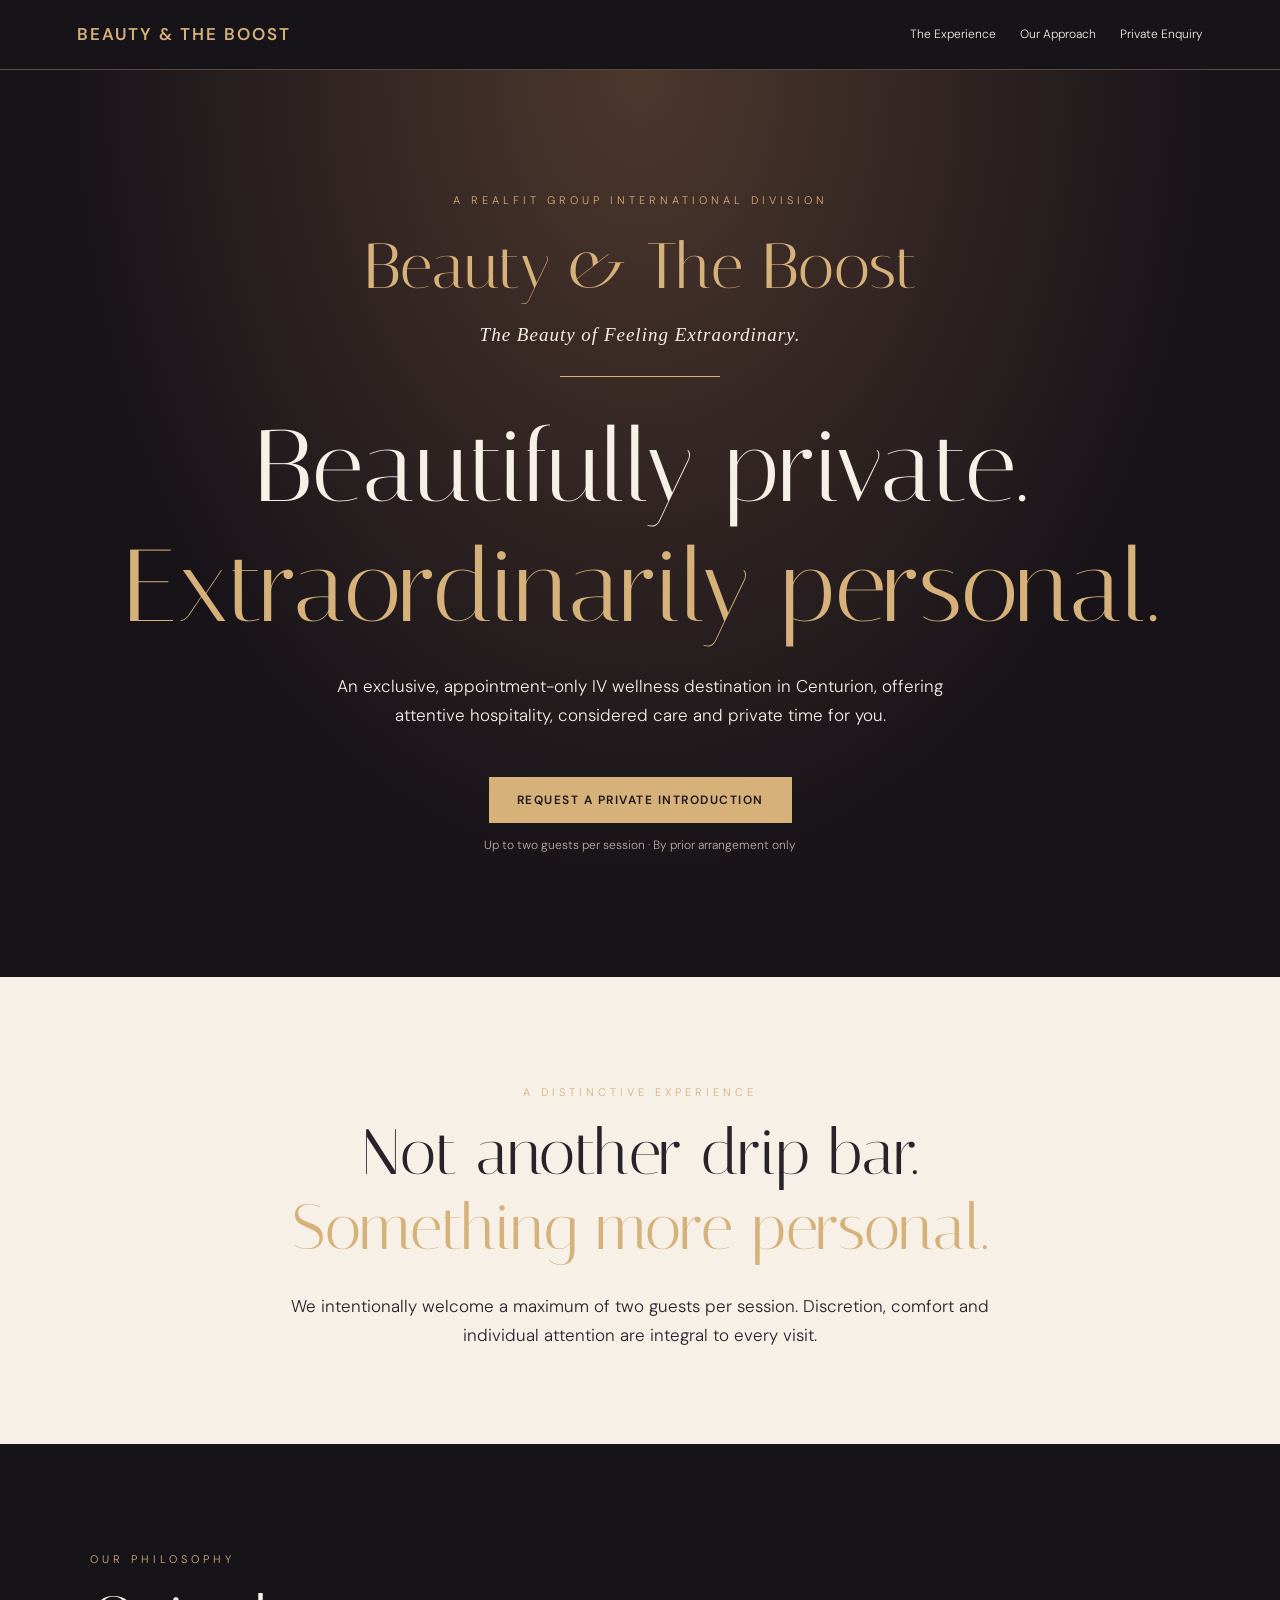
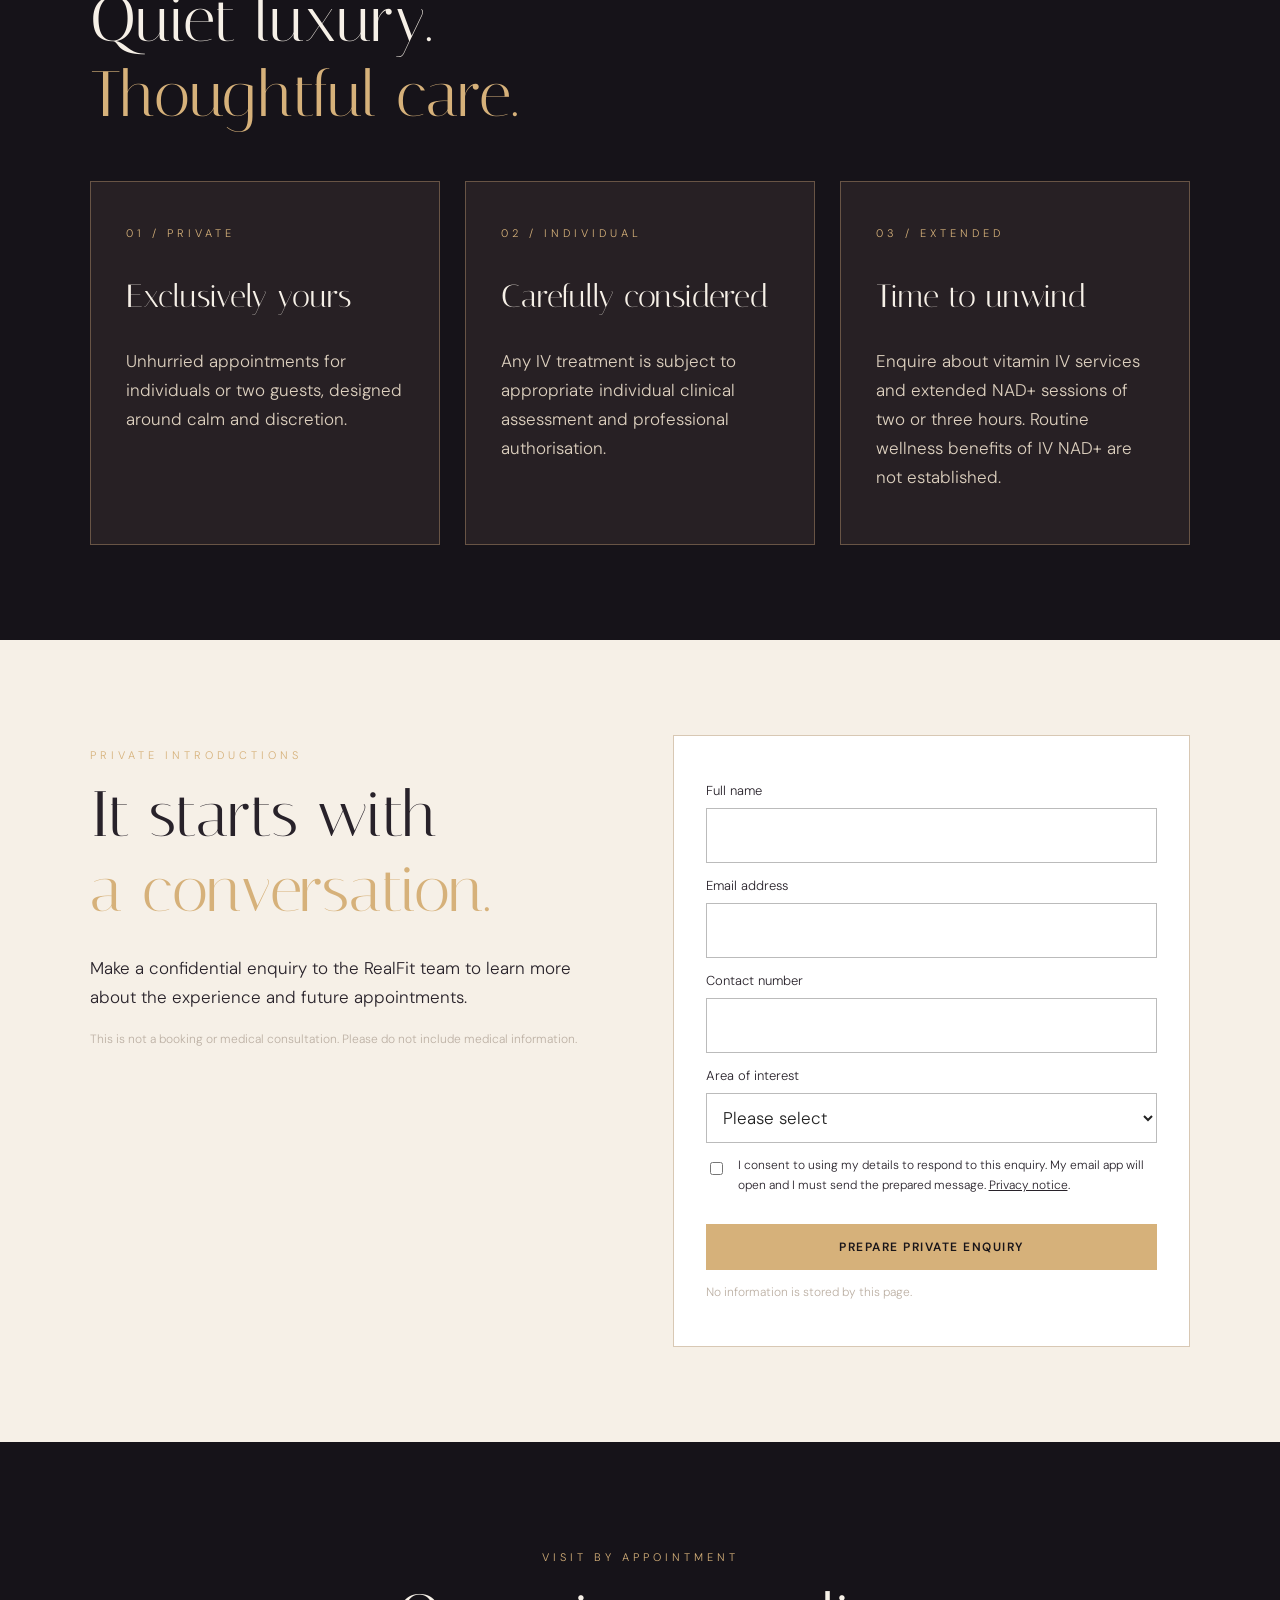
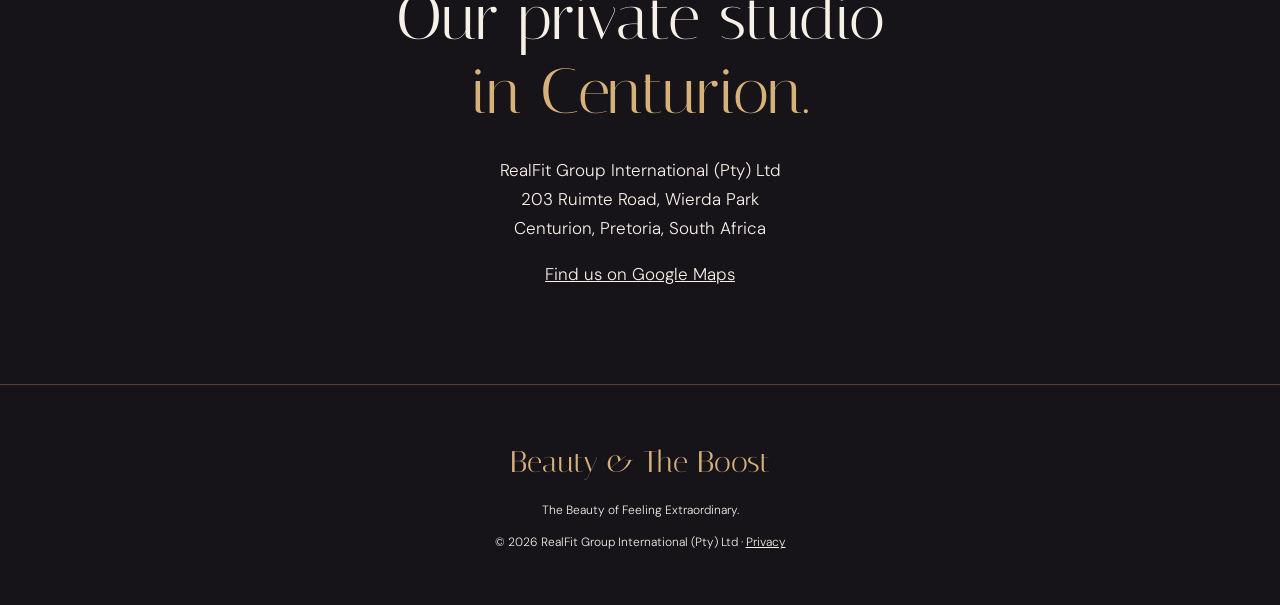
==== beauty-and-the-boost-site/index.html @ 06605536 "Create isolated VIP Beauty & The Boost landing page" ====
<!doctype html><html lang="en"><head><meta charset="utf-8"><meta name="viewport" content="width=device-width,initial-scale=1"><meta name="description" content="Beauty & The Boost private IV wellness experiences by RealFit Group International, Centurion."><title>Beauty & The Boost | The Beauty of Feeling Extraordinary</title><link href="https://fonts.googleapis.com/css2?family=DM+Sans:wght@300;400;500;600&family=Italiana&display=swap" rel="stylesheet"><style>:root{--g:#d6b17a;--d:#161319;--w:#f6f0e7}*{box-sizing:border-box}html{scroll-behavior:smooth}body{margin:0;background:var(--d);color:var(--w);font:300 17px/1.7 'DM Sans',sans-serif}a{color:inherit}header{display:flex;align-items:center;justify-content:space-between;gap:20px;padding:20px 6%;border-bottom:1px solid #59483c}header>a{font-weight:600;color:var(--g);text-decoration:none;letter-spacing:2px}nav{display:flex;gap:24px}nav a{font-size:12px;text-decoration:none}.ey{font-size:11px;letter-spacing:4px;text-transform:uppercase;color:var(--g)}h1,h2,h3,.brand{font-family:Italiana,Georgia,serif;font-weight:400;line-height:1.17}h1{font-size:clamp(54px,8vw,110px);margin:25px 0}h2{font-size:clamp(38px,5vw,65px);margin:14px 0 26px}h3{font-size:32px}em{font-style:normal;color:var(--g)}.hero{padding:110px 22px;min-height:83vh;text-align:center;background:radial-gradient(ellipse at top,#4d372d,#171319 65%)}.brand{font-size:clamp(36px,5vw,70px);color:var(--g);margin:20px auto}.tagline{font:italic 19px Georgia,serif;letter-spacing:1px}.line{height:1px;background:var(--g);max-width:160px;margin:30px auto}.desc{max-width:660px;margin:25px auto}.btn{display:inline-block;margin-top:22px;padding:14px 27px;background:var(--g);border:1px solid var(--g);color:#191519;text-transform:uppercase;letter-spacing:1.5px;font:600 12px 'DM Sans',sans-serif;text-decoration:none;cursor:pointer}.note{font-size:12px;color:#bcb0a4}.section{padding:95px 7%}.wrap{max-width:1100px;margin:auto}.light{background:var(--w);color:#28222a}.center{text-align:center}.lead{max-width:750px;margin:auto}.cards{display:grid;grid-template-columns:repeat(3,1fr);gap:25px;margin-top:48px}.card{padding:35px;border:1px solid #685445;background:#272024}.card p{color:#ddd0bf}.two{display:grid;grid-template-columns:1fr 1fr;gap:65px;align-items:start}.form{background:white;padding:32px;border:1px solid #d8c8b4}.form label{display:block;font-size:13px;margin:12px 0 6px}.form input,.form select{width:100%;padding:12px;border:1px solid #bbb;font:inherit;background:white;color:#222}.form .consent{display:flex;gap:12px;font-size:12px}.consent input{width:auto;align-self:flex-start;margin-top:7px}.form button{width:100%}footer{text-align:center;padding:40px;border-top:1px solid #574436;font-size:12px}@media(max-width:750px){header{flex-direction:column}nav{gap:13px}.section{padding:65px 22px}.cards,.two{grid-template-columns:1fr}.hero{padding:75px 20px}}</style></head><body><header><a href="#top">BEAUTY & THE BOOST</a><nav><a href="#experience">The Experience</a><a href="#approach">Our Approach</a><a href="#enquire">Private Enquiry</a></nav></header><main><section class="hero" id="top"><p class="ey">A REALFIT GROUP INTERNATIONAL DIVISION</p><div class="brand">Beauty & The Boost</div><div class="tagline">The Beauty of Feeling Extraordinary.</div><div class="line"></div><h1>Beautifully private.<br><em>Extraordinarily personal.</em></h1><p class="desc">An exclusive, appointment-only IV wellness destination in Centurion, offering attentive hospitality, considered care and private time for you.</p><a href="#enquire" class="btn">Request a Private Introduction</a><p class="note">Up to two guests per session · By prior arrangement only</p></section><section class="section light center" id="experience"><div class="wrap"><p class="ey">A DISTINCTIVE EXPERIENCE</p><h2>Not another drip bar.<br><em>Something more personal.</em></h2><p class="lead">We intentionally welcome a maximum of two guests per session. Discretion, comfort and individual attention are integral to every visit.</p></div></section><section class="section" id="approach"><div class="wrap"><p class="ey">OUR PHILOSOPHY</p><h2>Quiet luxury.<br><em>Thoughtful care.</em></h2><div class="cards"><article class="card"><span class="ey">01 / PRIVATE</span><h3>Exclusively yours</h3><p>Unhurried appointments for individuals or two guests, designed around calm and discretion.</p></article><article class="card"><span class="ey">02 / INDIVIDUAL</span><h3>Carefully considered</h3><p>Any IV treatment is subject to appropriate individual clinical assessment and professional authorisation.</p></article><article class="card"><span class="ey">03 / EXTENDED</span><h3>Time to unwind</h3><p>Enquire about vitamin IV services and extended NAD+ sessions of two or three hours. Routine wellness benefits of IV NAD+ are not established.</p></article></div></div></section><section class="section light" id="enquire"><div class="wrap two"><div><p class="ey">PRIVATE INTRODUCTIONS</p><h2>It starts with<br><em>a conversation.</em></h2><p>Make a confidential enquiry to the RealFit team to learn more about the experience and future appointments.</p><p class="note">This is not a booking or medical consultation. Please do not include medical information.</p></div><form class="form" id="f"><label for="n">Full name</label><input required id="n" autocomplete="name" maxlength="90"><label for="e">Email address</label><input required type="email" id="e" autocomplete="email"><label for="p">Contact number</label><input id="p" autocomplete="tel" type="tel"><label for="i">Area of interest</label><select required id="i"><option value="">Please select</option><option>Private studio introduction</option><option>Vitamin IV services</option><option>NAD+ IV — 2-hour session</option><option>NAD+ IV — 3-hour session</option><option>Appointment for two guests</option></select><label class="consent"><input type="checkbox" required><span>I consent to using my details to respond to this enquiry. My email app will open and I must send the prepared message. <a href="privacy.html">Privacy notice</a>.</span></label><button type="submit" class="btn">Prepare Private Enquiry</button><p class="note" id="status">No information is stored by this page.</p></form></div></section><section class="section center"><p class="ey">VISIT BY APPOINTMENT</p><h2>Our private studio<br><em>in Centurion.</em></h2><p>RealFit Group International (Pty) Ltd<br>203 Ruimte Road, Wierda Park<br>Centurion, Pretoria, South Africa</p><a href="https://www.google.com/maps/search/?api=1&query=203%20Ruimte%20Road%20Wierda%20Park%20Centurion%20South%20Africa" target="_blank" rel="noopener">Find us on Google Maps</a></section></main><footer><div class="brand" style="font-size:30px">Beauty & The Boost</div><p>The Beauty of Feeling Extraordinary.</p><p>© 2026 RealFit Group International (Pty) Ltd · <a href="privacy.html">Privacy</a></p></footer><script>document.querySelector('#f').addEventListener('submit',e=>{e.preventDefault();const v=id=>document.getElementById(id).value.trim(),body=['Private introduction enquiry','Name: '+v('n'),'Email: '+v('e'),'Phone: '+v('p'),'Interest: '+v('i'),'Please contact me.'].join('\n');location.href='mailto:fit@realfit.co.za?subject='+encodeURIComponent('Beauty & The Boost — Private Enquiry')+'&body='+encodeURIComponent(body);document.querySelector('#status').textContent='Please send the prepared email in your email application to complete your enquiry.'})</script></body></html>
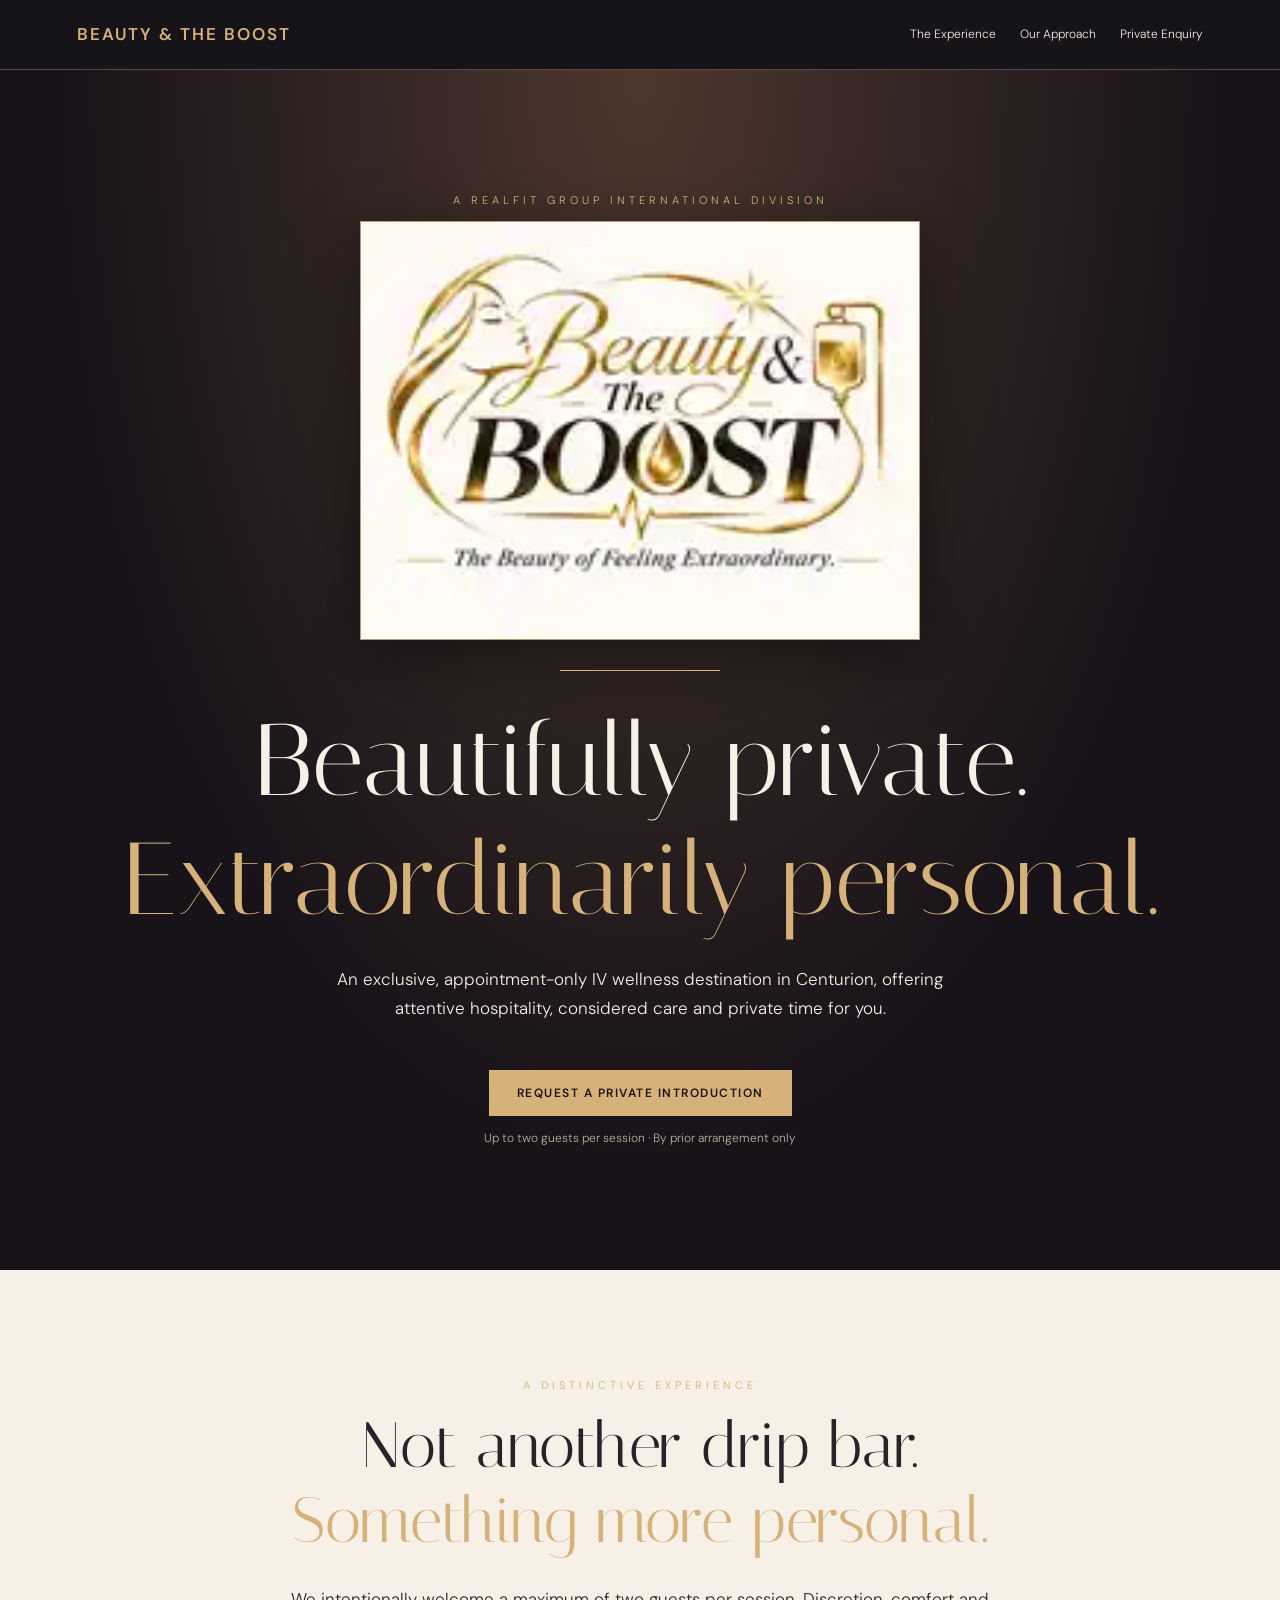
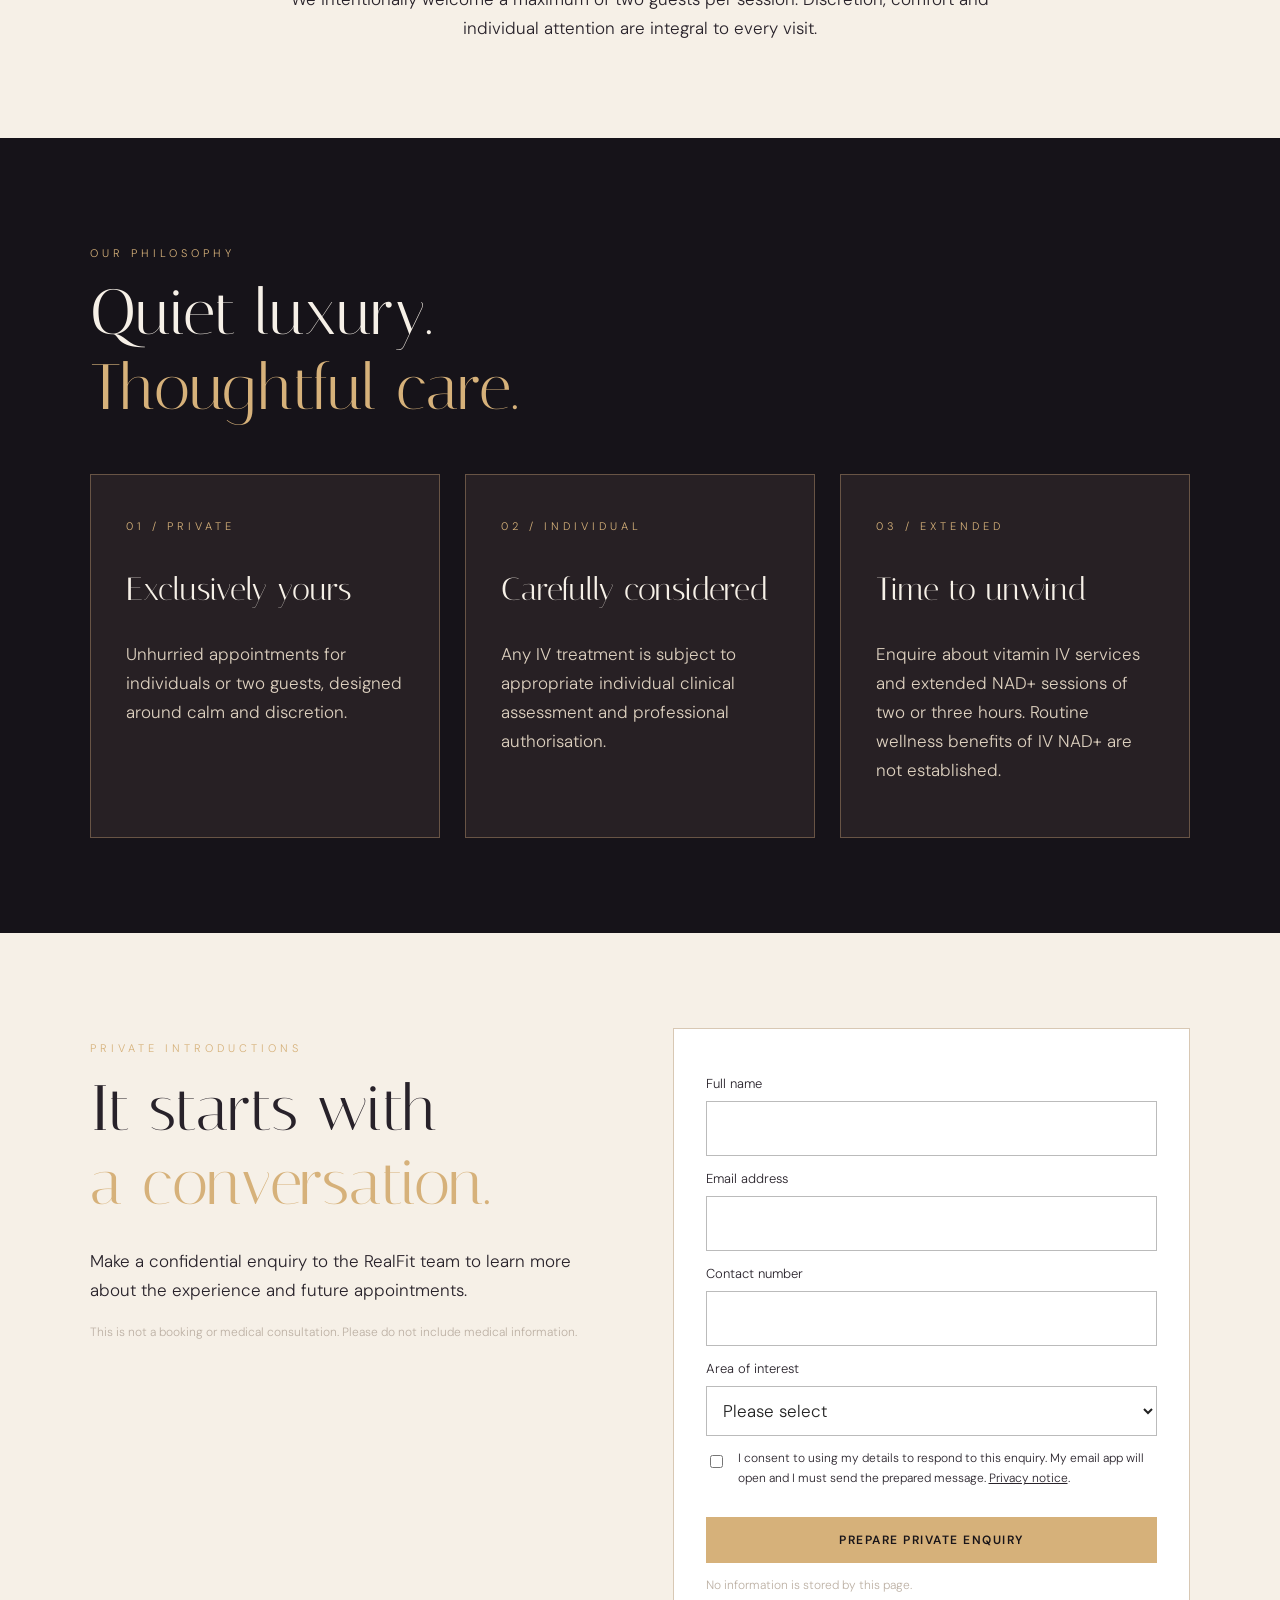
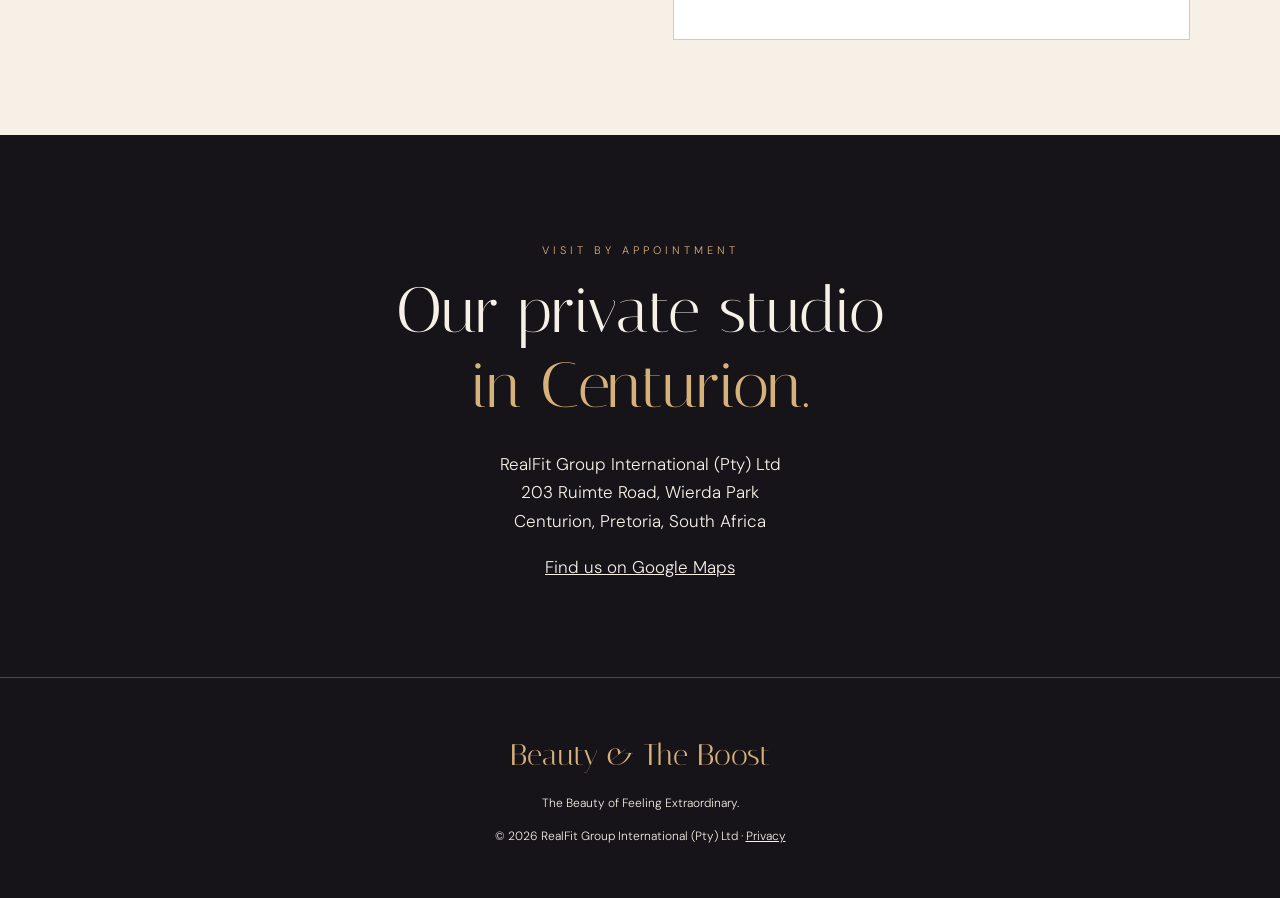
==== commit 57533b64: "Display approved Beauty & The Boost logo in live hero" ====
--- a/beauty-and-the-boost-site/index.html
+++ b/beauty-and-the-boost-site/index.html
@@ -1 +1 @@
-<!doctype html><html lang="en"><head><meta charset="utf-8"><meta name="viewport" content="width=device-width,initial-scale=1"><meta name="description" content="Beauty & The Boost private IV wellness experiences by RealFit Group International, Centurion."><title>Beauty & The Boost | The Beauty of Feeling Extraordinary</title><link href="https://fonts.googleapis.com/css2?family=DM+Sans:wght@300;400;500;600&family=Italiana&display=swap" rel="stylesheet"><style>:root{--g:#d6b17a;--d:#161319;--w:#f6f0e7}*{box-sizing:border-box}html{scroll-behavior:smooth}body{margin:0;background:var(--d);color:var(--w);font:300 17px/1.7 'DM Sans',sans-serif}a{color:inherit}header{display:flex;align-items:center;justify-content:space-between;gap:20px;padding:20px 6%;border-bottom:1px solid #59483c}header>a{font-weight:600;color:var(--g);text-decoration:none;letter-spacing:2px}nav{display:flex;gap:24px}nav a{font-size:12px;text-decoration:none}.ey{font-size:11px;letter-spacing:4px;text-transform:uppercase;color:var(--g)}h1,h2,h3,.brand{font-family:Italiana,Georgia,serif;font-weight:400;line-height:1.17}h1{font-size:clamp(54px,8vw,110px);margin:25px 0}h2{font-size:clamp(38px,5vw,65px);margin:14px 0 26px}h3{font-size:32px}em{font-style:normal;color:var(--g)}.hero{padding:110px 22px;min-height:83vh;text-align:center;background:radial-gradient(ellipse at top,#4d372d,#171319 65%)}.brand{font-size:clamp(36px,5vw,70px);color:var(--g);margin:20px auto}.tagline{font:italic 19px Georgia,serif;letter-spacing:1px}.line{height:1px;background:var(--g);max-width:160px;margin:30px auto}.desc{max-width:660px;margin:25px auto}.btn{display:inline-block;margin-top:22px;padding:14px 27px;background:var(--g);border:1px solid var(--g);color:#191519;text-transform:uppercase;letter-spacing:1.5px;font:600 12px 'DM Sans',sans-serif;text-decoration:none;cursor:pointer}.note{font-size:12px;color:#bcb0a4}.section{padding:95px 7%}.wrap{max-width:1100px;margin:auto}.light{background:var(--w);color:#28222a}.center{text-align:center}.lead{max-width:750px;margin:auto}.cards{display:grid;grid-template-columns:repeat(3,1fr);gap:25px;margin-top:48px}.card{padding:35px;border:1px solid #685445;background:#272024}.card p{color:#ddd0bf}.two{display:grid;grid-template-columns:1fr 1fr;gap:65px;align-items:start}.form{background:white;padding:32px;border:1px solid #d8c8b4}.form label{display:block;font-size:13px;margin:12px 0 6px}.form input,.form select{width:100%;padding:12px;border:1px solid #bbb;font:inherit;background:white;color:#222}.form .consent{display:flex;gap:12px;font-size:12px}.consent input{width:auto;align-self:flex-start;margin-top:7px}.form button{width:100%}footer{text-align:center;padding:40px;border-top:1px solid #574436;font-size:12px}@media(max-width:750px){header{flex-direction:column}nav{gap:13px}.section{padding:65px 22px}.cards,.two{grid-template-columns:1fr}.hero{padding:75px 20px}}</style></head><body><header><a href="#top">BEAUTY & THE BOOST</a><nav><a href="#experience">The Experience</a><a href="#approach">Our Approach</a><a href="#enquire">Private Enquiry</a></nav></header><main><section class="hero" id="top"><p class="ey">A REALFIT GROUP INTERNATIONAL DIVISION</p><div class="brand">Beauty & The Boost</div><div class="tagline">The Beauty of Feeling Extraordinary.</div><div class="line"></div><h1>Beautifully private.<br><em>Extraordinarily personal.</em></h1><p class="desc">An exclusive, appointment-only IV wellness destination in Centurion, offering attentive hospitality, considered care and private time for you.</p><a href="#enquire" class="btn">Request a Private Introduction</a><p class="note">Up to two guests per session · By prior arrangement only</p></section><section class="section light center" id="experience"><div class="wrap"><p class="ey">A DISTINCTIVE EXPERIENCE</p><h2>Not another drip bar.<br><em>Something more personal.</em></h2><p class="lead">We intentionally welcome a maximum of two guests per session. Discretion, comfort and individual attention are integral to every visit.</p></div></section><section class="section" id="approach"><div class="wrap"><p class="ey">OUR PHILOSOPHY</p><h2>Quiet luxury.<br><em>Thoughtful care.</em></h2><div class="cards"><article class="card"><span class="ey">01 / PRIVATE</span><h3>Exclusively yours</h3><p>Unhurried appointments for individuals or two guests, designed around calm and discretion.</p></article><article class="card"><span class="ey">02 / INDIVIDUAL</span><h3>Carefully considered</h3><p>Any IV treatment is subject to appropriate individual clinical assessment and professional authorisation.</p></article><article class="card"><span class="ey">03 / EXTENDED</span><h3>Time to unwind</h3><p>Enquire about vitamin IV services and extended NAD+ sessions of two or three hours. Routine wellness benefits of IV NAD+ are not established.</p></article></div></div></section><section class="section light" id="enquire"><div class="wrap two"><div><p class="ey">PRIVATE INTRODUCTIONS</p><h2>It starts with<br><em>a conversation.</em></h2><p>Make a confidential enquiry to the RealFit team to learn more about the experience and future appointments.</p><p class="note">This is not a booking or medical consultation. Please do not include medical information.</p></div><form class="form" id="f"><label for="n">Full name</label><input required id="n" autocomplete="name" maxlength="90"><label for="e">Email address</label><input required type="email" id="e" autocomplete="email"><label for="p">Contact number</label><input id="p" autocomplete="tel" type="tel"><label for="i">Area of interest</label><select required id="i"><option value="">Please select</option><option>Private studio introduction</option><option>Vitamin IV services</option><option>NAD+ IV — 2-hour session</option><option>NAD+ IV — 3-hour session</option><option>Appointment for two guests</option></select><label class="consent"><input type="checkbox" required><span>I consent to using my details to respond to this enquiry. My email app will open and I must send the prepared message. <a href="privacy.html">Privacy notice</a>.</span></label><button type="submit" class="btn">Prepare Private Enquiry</button><p class="note" id="status">No information is stored by this page.</p></form></div></section><section class="section center"><p class="ey">VISIT BY APPOINTMENT</p><h2>Our private studio<br><em>in Centurion.</em></h2><p>RealFit Group International (Pty) Ltd<br>203 Ruimte Road, Wierda Park<br>Centurion, Pretoria, South Africa</p><a href="https://www.google.com/maps/search/?api=1&query=203%20Ruimte%20Road%20Wierda%20Park%20Centurion%20South%20Africa" target="_blank" rel="noopener">Find us on Google Maps</a></section></main><footer><div class="brand" style="font-size:30px">Beauty & The Boost</div><p>The Beauty of Feeling Extraordinary.</p><p>© 2026 RealFit Group International (Pty) Ltd · <a href="privacy.html">Privacy</a></p></footer><script>document.querySelector('#f').addEventListener('submit',e=>{e.preventDefault();const v=id=>document.getElementById(id).value.trim(),body=['Private introduction enquiry','Name: '+v('n'),'Email: '+v('e'),'Phone: '+v('p'),'Interest: '+v('i'),'Please contact me.'].join('\n');location.href='mailto:fit@realfit.co.za?subject='+encodeURIComponent('Beauty & The Boost — Private Enquiry')+'&body='+encodeURIComponent(body);document.querySelector('#status').textContent='Please send the prepared email in your email application to complete your enquiry.'})</script></body></html>+<!doctype html><html lang="en"><head><meta charset="utf-8"><meta name="viewport" content="width=device-width,initial-scale=1"><meta name="description" content="Beauty & The Boost private IV wellness experiences by RealFit Group International, Centurion."><title>Beauty & The Boost | The Beauty of Feeling Extraordinary</title><link href="https://fonts.googleapis.com/css2?family=DM+Sans:wght@300;400;500;600&family=Italiana&display=swap" rel="stylesheet"><style>:root{--g:#d6b17a;--d:#161319;--w:#f6f0e7}*{box-sizing:border-box}html{scroll-behavior:smooth}body{margin:0;background:var(--d);color:var(--w);font:300 17px/1.7 'DM Sans',sans-serif}a{color:inherit}header{display:flex;align-items:center;justify-content:space-between;gap:20px;padding:20px 6%;border-bottom:1px solid #59483c}header>a{font-weight:600;color:var(--g);text-decoration:none;letter-spacing:2px}nav{display:flex;gap:24px}nav a{font-size:12px;text-decoration:none}.ey{font-size:11px;letter-spacing:4px;text-transform:uppercase;color:var(--g)}h1,h2,h3,.brand{font-family:Italiana,Georgia,serif;font-weight:400;line-height:1.17}h1{font-size:clamp(54px,8vw,110px);margin:25px 0}h2{font-size:clamp(38px,5vw,65px);margin:14px 0 26px}h3{font-size:32px}em{font-style:normal;color:var(--g)}.hero{padding:110px 22px;min-height:83vh;text-align:center;background:radial-gradient(ellipse at top,#4d372d,#171319 65%)}.brand{font-size:clamp(36px,5vw,70px);color:var(--g);margin:20px auto}.tagline{font:italic 19px Georgia,serif;letter-spacing:1px}.line{height:1px;background:var(--g);max-width:160px;margin:30px auto}.desc{max-width:660px;margin:25px auto}.btn{display:inline-block;margin-top:22px;padding:14px 27px;background:var(--g);border:1px solid var(--g);color:#191519;text-transform:uppercase;letter-spacing:1.5px;font:600 12px 'DM Sans',sans-serif;text-decoration:none;cursor:pointer}.note{font-size:12px;color:#bcb0a4}.section{padding:95px 7%}.wrap{max-width:1100px;margin:auto}.light{background:var(--w);color:#28222a}.center{text-align:center}.lead{max-width:750px;margin:auto}.cards{display:grid;grid-template-columns:repeat(3,1fr);gap:25px;margin-top:48px}.card{padding:35px;border:1px solid #685445;background:#272024}.card p{color:#ddd0bf}.two{display:grid;grid-template-columns:1fr 1fr;gap:65px;align-items:start}.form{background:white;padding:32px;border:1px solid #d8c8b4}.form label{display:block;font-size:13px;margin:12px 0 6px}.form input,.form select{width:100%;padding:12px;border:1px solid #bbb;font:inherit;background:white;color:#222}.form .consent{display:flex;gap:12px;font-size:12px}.consent input{width:auto;align-self:flex-start;margin-top:7px}.form button{width:100%}footer{text-align:center;padding:40px;border-top:1px solid #574436;font-size:12px}@media(max-width:750px){header{flex-direction:column}nav{gap:13px}.section{padding:65px 22px}.cards,.two{grid-template-columns:1fr}.hero{padding:75px 20px}}.official-logo{display:block;width:min(560px,94vw);height:auto;margin:0 auto 18px;box-shadow:0 16px 65px #0007;border:1px solid #b99b75}.hero .brand{display:none}</style></head><body><header><a href="#top">BEAUTY & THE BOOST</a><nav><a href="#experience">The Experience</a><a href="#approach">Our Approach</a><a href="#enquire">Private Enquiry</a></nav></header><main><section class="hero" id="top"><p class="ey">A REALFIT GROUP INTERNATIONAL DIVISION</p><img class="official-logo" src="[data-uri]" alt="Beauty & The Boost — The Beauty of Feeling Extraordinary. Approved gold logo with IV and heartbeat" width="520" height="390"><div class="tagline" style="display:none">The Beauty of Feeling Extraordinary.</div><div class="line"></div><h1>Beautifully private.<br><em>Extraordinarily personal.</em></h1><p class="desc">An exclusive, appointment-only IV wellness destination in Centurion, offering attentive hospitality, considered care and private time for you.</p><a href="#enquire" class="btn">Request a Private Introduction</a><p class="note">Up to two guests per session · By prior arrangement only</p></section><section class="section light center" id="experience"><div class="wrap"><p class="ey">A DISTINCTIVE EXPERIENCE</p><h2>Not another drip bar.<br><em>Something more personal.</em></h2><p class="lead">We intentionally welcome a maximum of two guests per session. Discretion, comfort and individual attention are integral to every visit.</p></div></section><section class="section" id="approach"><div class="wrap"><p class="ey">OUR PHILOSOPHY</p><h2>Quiet luxury.<br><em>Thoughtful care.</em></h2><div class="cards"><article class="card"><span class="ey">01 / PRIVATE</span><h3>Exclusively yours</h3><p>Unhurried appointments for individuals or two guests, designed around calm and discretion.</p></article><article class="card"><span class="ey">02 / INDIVIDUAL</span><h3>Carefully considered</h3><p>Any IV treatment is subject to appropriate individual clinical assessment and professional authorisation.</p></article><article class="card"><span class="ey">03 / EXTENDED</span><h3>Time to unwind</h3><p>Enquire about vitamin IV services and extended NAD+ sessions of two or three hours. Routine wellness benefits of IV NAD+ are not established.</p></article></div></div></section><section class="section light" id="enquire"><div class="wrap two"><div><p class="ey">PRIVATE INTRODUCTIONS</p><h2>It starts with<br><em>a conversation.</em></h2><p>Make a confidential enquiry to the RealFit team to learn more about the experience and future appointments.</p><p class="note">This is not a booking or medical consultation. Please do not include medical information.</p></div><form class="form" id="f"><label for="n">Full name</label><input required id="n" autocomplete="name" maxlength="90"><label for="e">Email address</label><input required type="email" id="e" autocomplete="email"><label for="p">Contact number</label><input id="p" autocomplete="tel" type="tel"><label for="i">Area of interest</label><select required id="i"><option value="">Please select</option><option>Private studio introduction</option><option>Vitamin IV services</option><option>NAD+ IV — 2-hour session</option><option>NAD+ IV — 3-hour session</option><option>Appointment for two guests</option></select><label class="consent"><input type="checkbox" required><span>I consent to using my details to respond to this enquiry. My email app will open and I must send the prepared message. <a href="privacy.html">Privacy notice</a>.</span></label><button type="submit" class="btn">Prepare Private Enquiry</button><p class="note" id="status">No information is stored by this page.</p></form></div></section><section class="section center"><p class="ey">VISIT BY APPOINTMENT</p><h2>Our private studio<br><em>in Centurion.</em></h2><p>RealFit Group International (Pty) Ltd<br>203 Ruimte Road, Wierda Park<br>Centurion, Pretoria, South Africa</p><a href="https://www.google.com/maps/search/?api=1&query=203%20Ruimte%20Road%20Wierda%20Park%20Centurion%20South%20Africa" target="_blank" rel="noopener">Find us on Google Maps</a></section></main><footer><div class="brand" style="font-size:30px">Beauty & The Boost</div><p>The Beauty of Feeling Extraordinary.</p><p>© 2026 RealFit Group International (Pty) Ltd · <a href="privacy.html">Privacy</a></p></footer><script>document.querySelector('#f').addEventListener('submit',e=>{e.preventDefault();const v=id=>document.getElementById(id).value.trim(),body=['Private introduction enquiry','Name: '+v('n'),'Email: '+v('e'),'Phone: '+v('p'),'Interest: '+v('i'),'Please contact me.'].join('\n');location.href='mailto:fit@realfit.co.za?subject='+encodeURIComponent('Beauty & The Boost — Private Enquiry')+'&body='+encodeURIComponent(body);document.querySelector('#status').textContent='Please send the prepared email in your email application to complete your enquiry.'})</script></body></html>
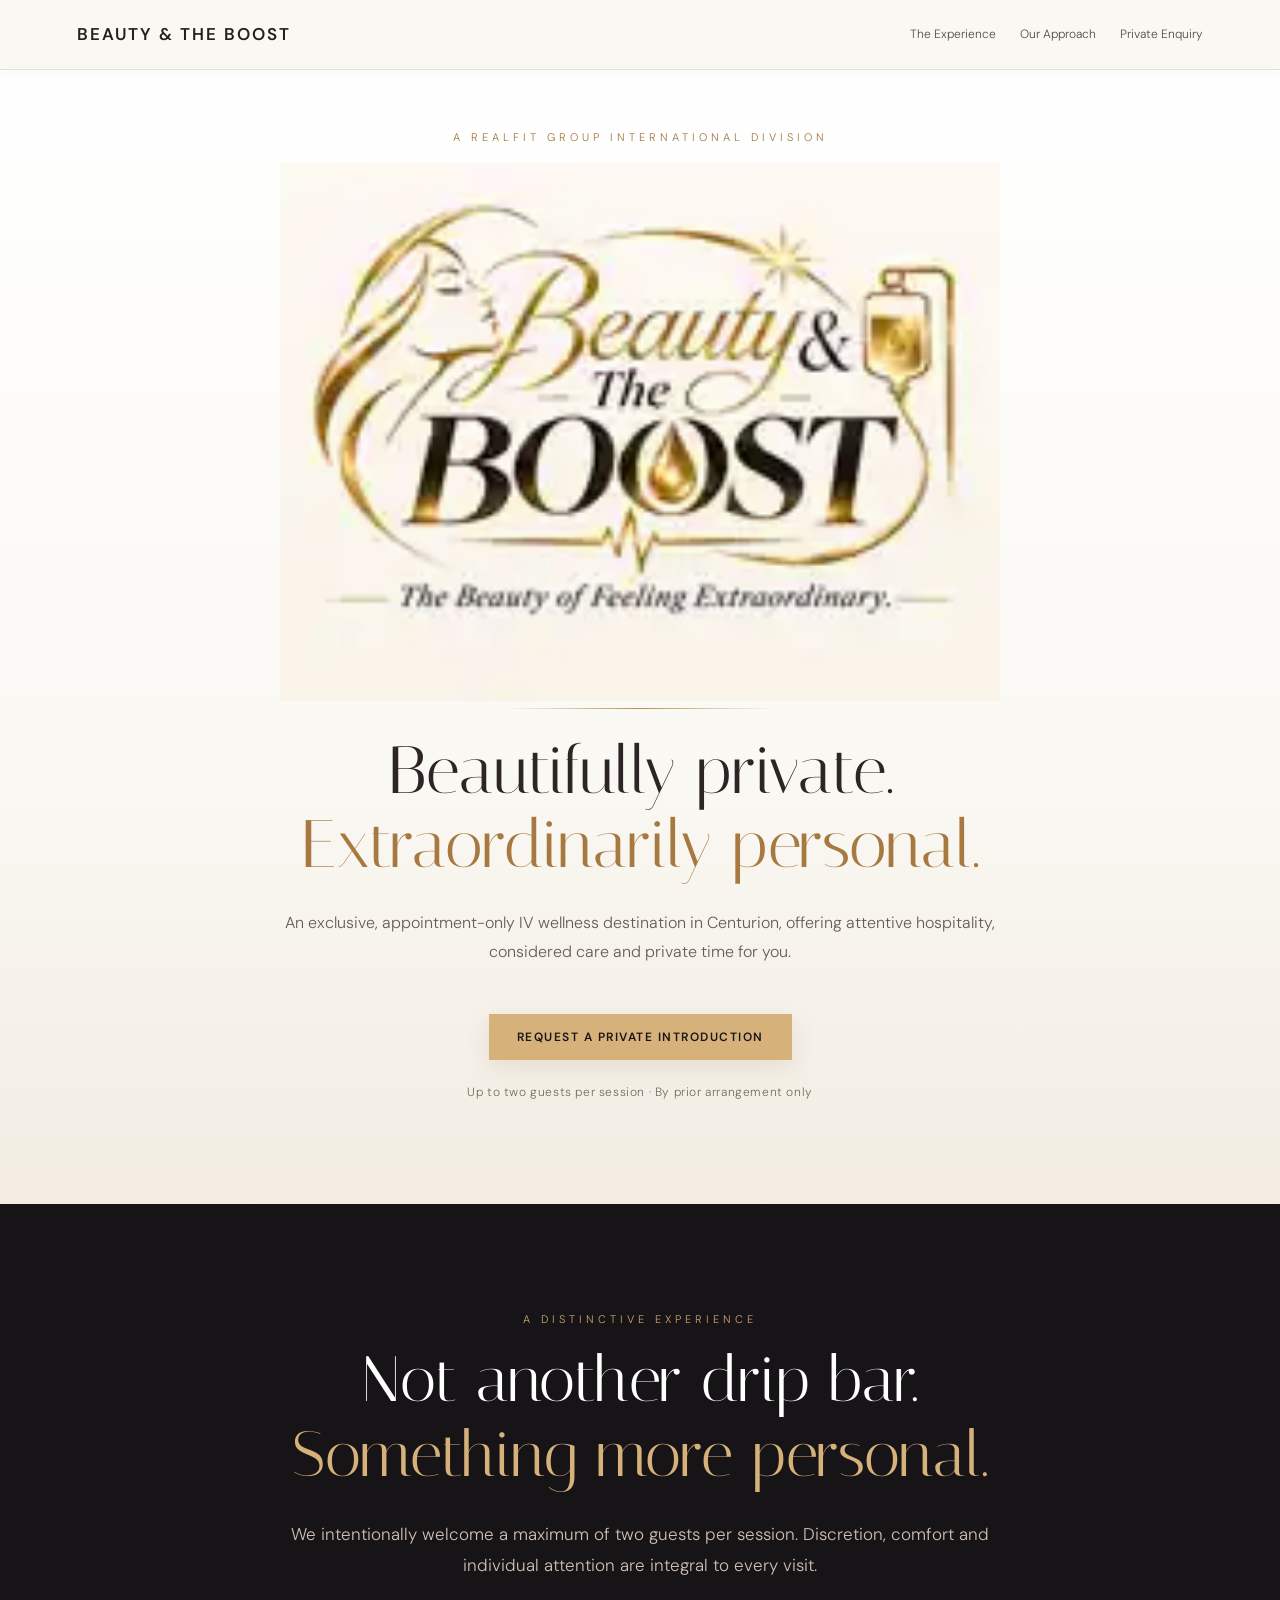
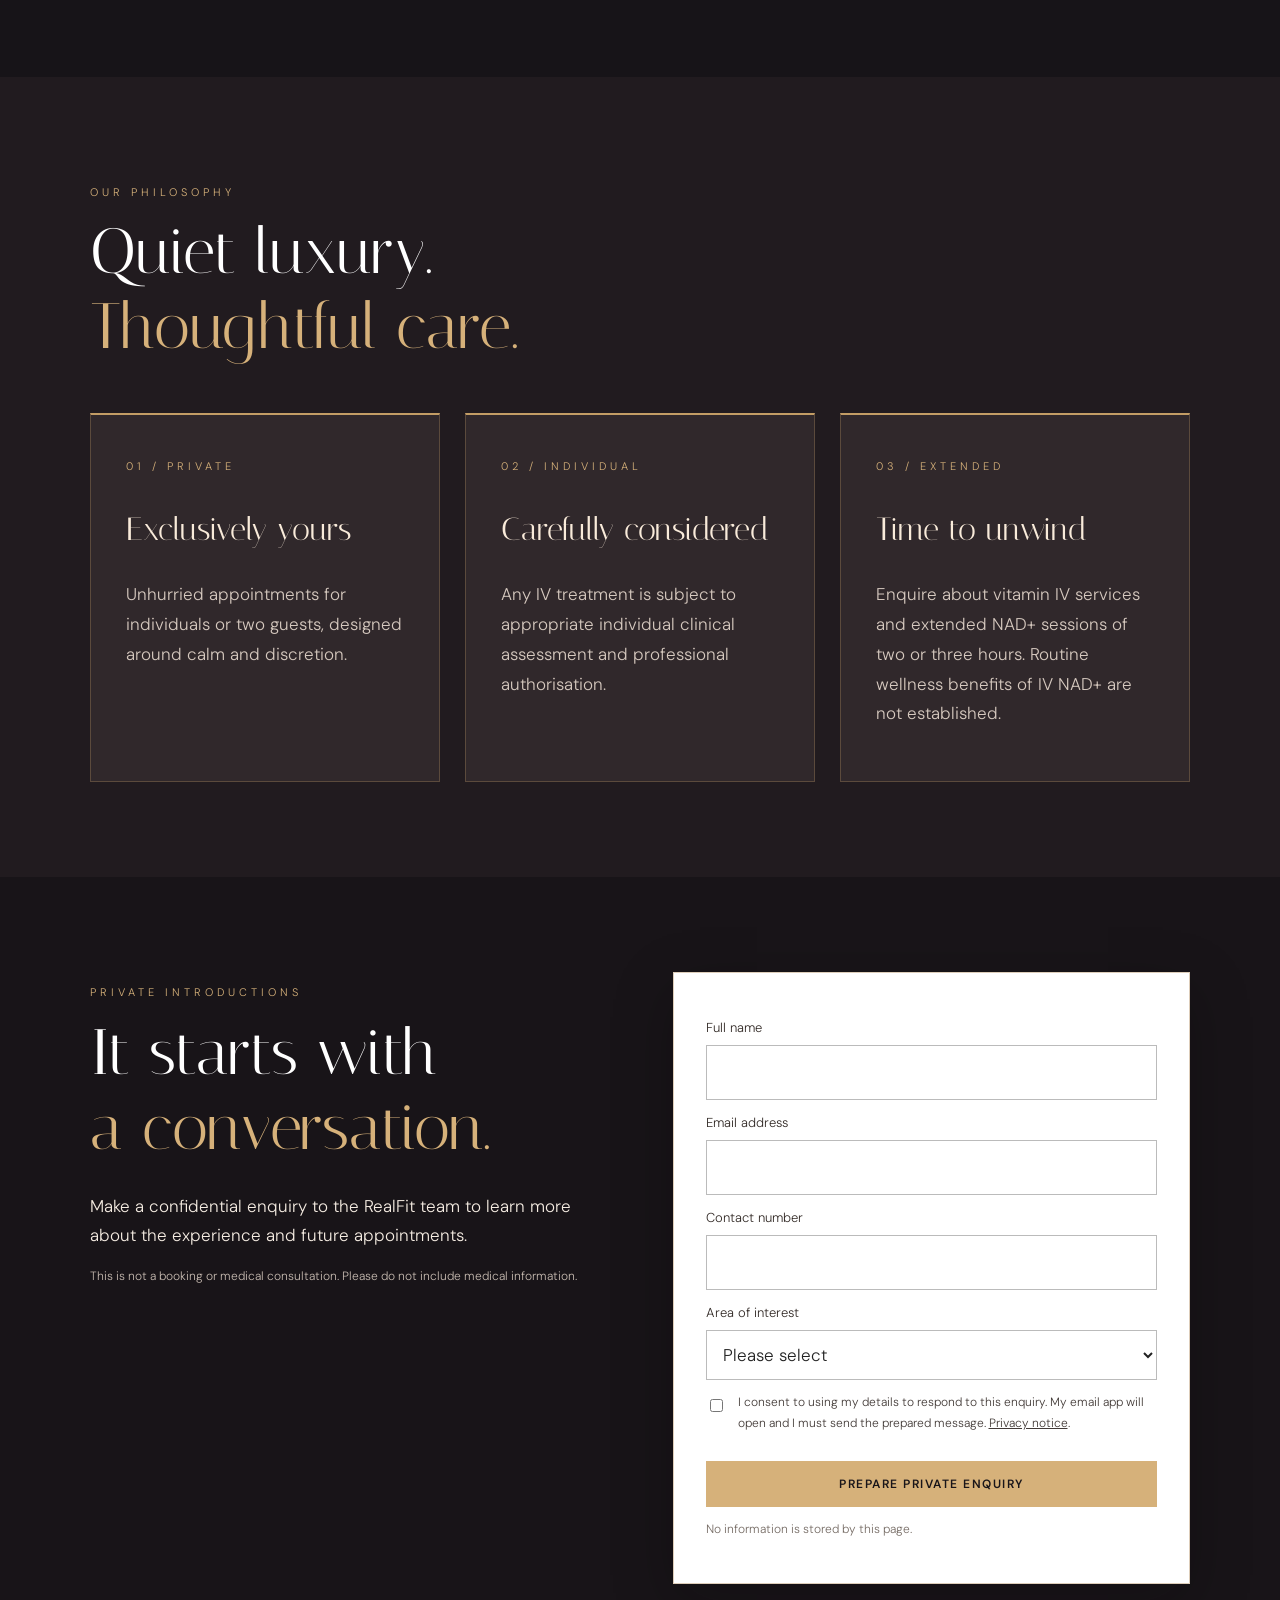
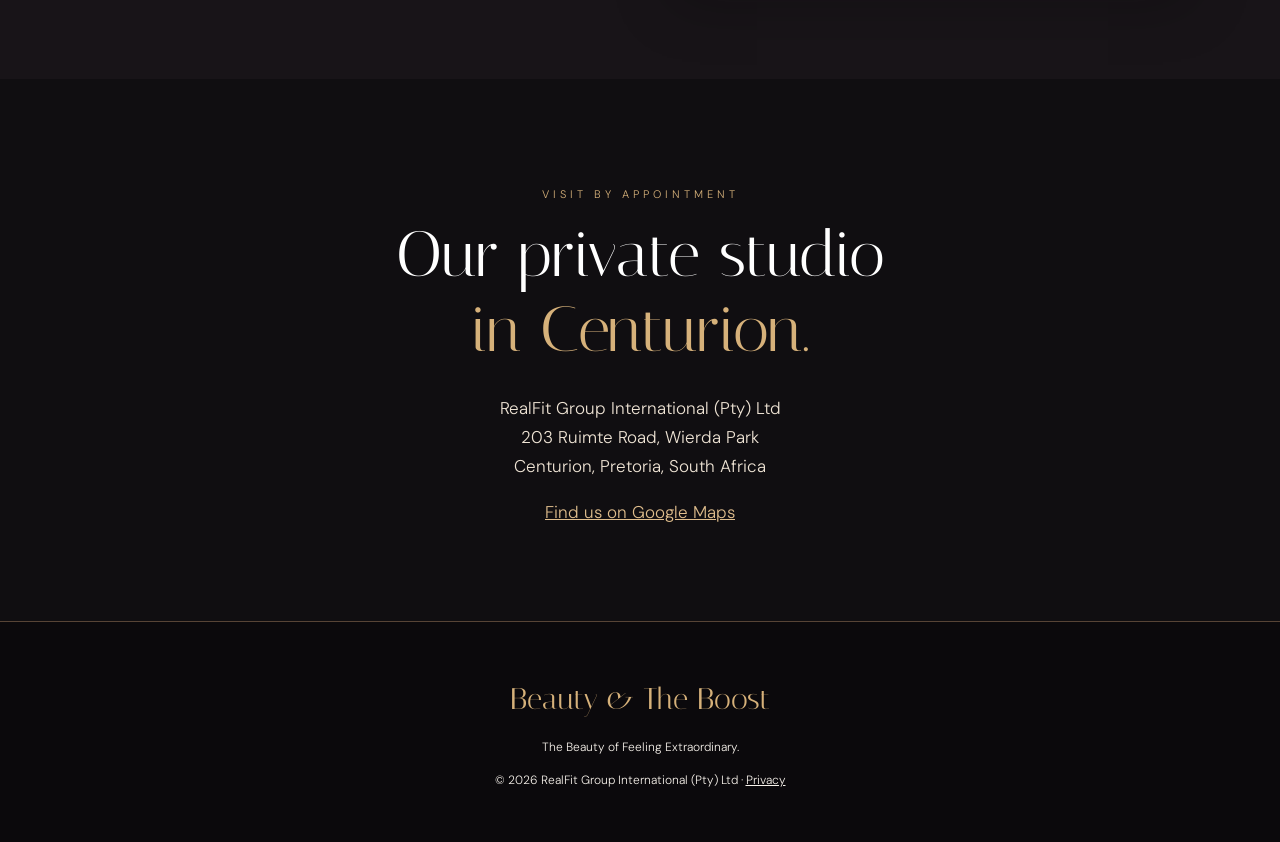
==== commit a64fd1f1: "Launch ivory logo hero and dark luxury scrolling sections" ====
--- a/beauty-and-the-boost-site/index.html
+++ b/beauty-and-the-boost-site/index.html
@@ -1 +1,38 @@
-<!doctype html><html lang="en"><head><meta charset="utf-8"><meta name="viewport" content="width=device-width,initial-scale=1"><meta name="description" content="Beauty & The Boost private IV wellness experiences by RealFit Group International, Centurion."><title>Beauty & The Boost | The Beauty of Feeling Extraordinary</title><link href="https://fonts.googleapis.com/css2?family=DM+Sans:wght@300;400;500;600&family=Italiana&display=swap" rel="stylesheet"><style>:root{--g:#d6b17a;--d:#161319;--w:#f6f0e7}*{box-sizing:border-box}html{scroll-behavior:smooth}body{margin:0;background:var(--d);color:var(--w);font:300 17px/1.7 'DM Sans',sans-serif}a{color:inherit}header{display:flex;align-items:center;justify-content:space-between;gap:20px;padding:20px 6%;border-bottom:1px solid #59483c}header>a{font-weight:600;color:var(--g);text-decoration:none;letter-spacing:2px}nav{display:flex;gap:24px}nav a{font-size:12px;text-decoration:none}.ey{font-size:11px;letter-spacing:4px;text-transform:uppercase;color:var(--g)}h1,h2,h3,.brand{font-family:Italiana,Georgia,serif;font-weight:400;line-height:1.17}h1{font-size:clamp(54px,8vw,110px);margin:25px 0}h2{font-size:clamp(38px,5vw,65px);margin:14px 0 26px}h3{font-size:32px}em{font-style:normal;color:var(--g)}.hero{padding:110px 22px;min-height:83vh;text-align:center;background:radial-gradient(ellipse at top,#4d372d,#171319 65%)}.brand{font-size:clamp(36px,5vw,70px);color:var(--g);margin:20px auto}.tagline{font:italic 19px Georgia,serif;letter-spacing:1px}.line{height:1px;background:var(--g);max-width:160px;margin:30px auto}.desc{max-width:660px;margin:25px auto}.btn{display:inline-block;margin-top:22px;padding:14px 27px;background:var(--g);border:1px solid var(--g);color:#191519;text-transform:uppercase;letter-spacing:1.5px;font:600 12px 'DM Sans',sans-serif;text-decoration:none;cursor:pointer}.note{font-size:12px;color:#bcb0a4}.section{padding:95px 7%}.wrap{max-width:1100px;margin:auto}.light{background:var(--w);color:#28222a}.center{text-align:center}.lead{max-width:750px;margin:auto}.cards{display:grid;grid-template-columns:repeat(3,1fr);gap:25px;margin-top:48px}.card{padding:35px;border:1px solid #685445;background:#272024}.card p{color:#ddd0bf}.two{display:grid;grid-template-columns:1fr 1fr;gap:65px;align-items:start}.form{background:white;padding:32px;border:1px solid #d8c8b4}.form label{display:block;font-size:13px;margin:12px 0 6px}.form input,.form select{width:100%;padding:12px;border:1px solid #bbb;font:inherit;background:white;color:#222}.form .consent{display:flex;gap:12px;font-size:12px}.consent input{width:auto;align-self:flex-start;margin-top:7px}.form button{width:100%}footer{text-align:center;padding:40px;border-top:1px solid #574436;font-size:12px}@media(max-width:750px){header{flex-direction:column}nav{gap:13px}.section{padding:65px 22px}.cards,.two{grid-template-columns:1fr}.hero{padding:75px 20px}}.official-logo{display:block;width:min(560px,94vw);height:auto;margin:0 auto 18px;box-shadow:0 16px 65px #0007;border:1px solid #b99b75}.hero .brand{display:none}</style></head><body><header><a href="#top">BEAUTY & THE BOOST</a><nav><a href="#experience">The Experience</a><a href="#approach">Our Approach</a><a href="#enquire">Private Enquiry</a></nav></header><main><section class="hero" id="top"><p class="ey">A REALFIT GROUP INTERNATIONAL DIVISION</p><img class="official-logo" src="[data-uri]" alt="Beauty & The Boost — The Beauty of Feeling Extraordinary. Approved gold logo with IV and heartbeat" width="520" height="390"><div class="tagline" style="display:none">The Beauty of Feeling Extraordinary.</div><div class="line"></div><h1>Beautifully private.<br><em>Extraordinarily personal.</em></h1><p class="desc">An exclusive, appointment-only IV wellness destination in Centurion, offering attentive hospitality, considered care and private time for you.</p><a href="#enquire" class="btn">Request a Private Introduction</a><p class="note">Up to two guests per session · By prior arrangement only</p></section><section class="section light center" id="experience"><div class="wrap"><p class="ey">A DISTINCTIVE EXPERIENCE</p><h2>Not another drip bar.<br><em>Something more personal.</em></h2><p class="lead">We intentionally welcome a maximum of two guests per session. Discretion, comfort and individual attention are integral to every visit.</p></div></section><section class="section" id="approach"><div class="wrap"><p class="ey">OUR PHILOSOPHY</p><h2>Quiet luxury.<br><em>Thoughtful care.</em></h2><div class="cards"><article class="card"><span class="ey">01 / PRIVATE</span><h3>Exclusively yours</h3><p>Unhurried appointments for individuals or two guests, designed around calm and discretion.</p></article><article class="card"><span class="ey">02 / INDIVIDUAL</span><h3>Carefully considered</h3><p>Any IV treatment is subject to appropriate individual clinical assessment and professional authorisation.</p></article><article class="card"><span class="ey">03 / EXTENDED</span><h3>Time to unwind</h3><p>Enquire about vitamin IV services and extended NAD+ sessions of two or three hours. Routine wellness benefits of IV NAD+ are not established.</p></article></div></div></section><section class="section light" id="enquire"><div class="wrap two"><div><p class="ey">PRIVATE INTRODUCTIONS</p><h2>It starts with<br><em>a conversation.</em></h2><p>Make a confidential enquiry to the RealFit team to learn more about the experience and future appointments.</p><p class="note">This is not a booking or medical consultation. Please do not include medical information.</p></div><form class="form" id="f"><label for="n">Full name</label><input required id="n" autocomplete="name" maxlength="90"><label for="e">Email address</label><input required type="email" id="e" autocomplete="email"><label for="p">Contact number</label><input id="p" autocomplete="tel" type="tel"><label for="i">Area of interest</label><select required id="i"><option value="">Please select</option><option>Private studio introduction</option><option>Vitamin IV services</option><option>NAD+ IV — 2-hour session</option><option>NAD+ IV — 3-hour session</option><option>Appointment for two guests</option></select><label class="consent"><input type="checkbox" required><span>I consent to using my details to respond to this enquiry. My email app will open and I must send the prepared message. <a href="privacy.html">Privacy notice</a>.</span></label><button type="submit" class="btn">Prepare Private Enquiry</button><p class="note" id="status">No information is stored by this page.</p></form></div></section><section class="section center"><p class="ey">VISIT BY APPOINTMENT</p><h2>Our private studio<br><em>in Centurion.</em></h2><p>RealFit Group International (Pty) Ltd<br>203 Ruimte Road, Wierda Park<br>Centurion, Pretoria, South Africa</p><a href="https://www.google.com/maps/search/?api=1&query=203%20Ruimte%20Road%20Wierda%20Park%20Centurion%20South%20Africa" target="_blank" rel="noopener">Find us on Google Maps</a></section></main><footer><div class="brand" style="font-size:30px">Beauty & The Boost</div><p>The Beauty of Feeling Extraordinary.</p><p>© 2026 RealFit Group International (Pty) Ltd · <a href="privacy.html">Privacy</a></p></footer><script>document.querySelector('#f').addEventListener('submit',e=>{e.preventDefault();const v=id=>document.getElementById(id).value.trim(),body=['Private introduction enquiry','Name: '+v('n'),'Email: '+v('e'),'Phone: '+v('p'),'Interest: '+v('i'),'Please contact me.'].join('\n');location.href='mailto:fit@realfit.co.za?subject='+encodeURIComponent('Beauty & The Boost — Private Enquiry')+'&body='+encodeURIComponent(body);document.querySelector('#status').textContent='Please send the prepared email in your email application to complete your enquiry.'})</script></body></html>+<!doctype html><html lang="en"><head><meta charset="utf-8"><meta name="viewport" content="width=device-width,initial-scale=1"><meta name="description" content="Beauty & The Boost private IV wellness experiences by RealFit Group International, Centurion."><title>Beauty & The Boost | The Beauty of Feeling Extraordinary</title><link href="https://fonts.googleapis.com/css2?family=DM+Sans:wght@300;400;500;600&family=Italiana&display=swap" rel="stylesheet"><style>:root{--g:#d6b17a;--d:#161319;--w:#f6f0e7}*{box-sizing:border-box}html{scroll-behavior:smooth}body{margin:0;background:var(--d);color:var(--w);font:300 17px/1.7 'DM Sans',sans-serif}a{color:inherit}header{display:flex;align-items:center;justify-content:space-between;gap:20px;padding:20px 6%;border-bottom:1px solid #59483c}header>a{font-weight:600;color:var(--g);text-decoration:none;letter-spacing:2px}nav{display:flex;gap:24px}nav a{font-size:12px;text-decoration:none}.ey{font-size:11px;letter-spacing:4px;text-transform:uppercase;color:var(--g)}h1,h2,h3,.brand{font-family:Italiana,Georgia,serif;font-weight:400;line-height:1.17}h1{font-size:clamp(54px,8vw,110px);margin:25px 0}h2{font-size:clamp(38px,5vw,65px);margin:14px 0 26px}h3{font-size:32px}em{font-style:normal;color:var(--g)}.hero{padding:110px 22px;min-height:83vh;text-align:center;background:radial-gradient(ellipse at top,#4d372d,#171319 65%)}.brand{font-size:clamp(36px,5vw,70px);color:var(--g);margin:20px auto}.tagline{font:italic 19px Georgia,serif;letter-spacing:1px}.line{height:1px;background:var(--g);max-width:160px;margin:30px auto}.desc{max-width:660px;margin:25px auto}.btn{display:inline-block;margin-top:22px;padding:14px 27px;background:var(--g);border:1px solid var(--g);color:#191519;text-transform:uppercase;letter-spacing:1.5px;font:600 12px 'DM Sans',sans-serif;text-decoration:none;cursor:pointer}.note{font-size:12px;color:#bcb0a4}.section{padding:95px 7%}.wrap{max-width:1100px;margin:auto}.light{background:var(--w);color:#28222a}.center{text-align:center}.lead{max-width:750px;margin:auto}.cards{display:grid;grid-template-columns:repeat(3,1fr);gap:25px;margin-top:48px}.card{padding:35px;border:1px solid #685445;background:#272024}.card p{color:#ddd0bf}.two{display:grid;grid-template-columns:1fr 1fr;gap:65px;align-items:start}.form{background:white;padding:32px;border:1px solid #d8c8b4}.form label{display:block;font-size:13px;margin:12px 0 6px}.form input,.form select{width:100%;padding:12px;border:1px solid #bbb;font:inherit;background:white;color:#222}.form .consent{display:flex;gap:12px;font-size:12px}.consent input{width:auto;align-self:flex-start;margin-top:7px}.form button{width:100%}footer{text-align:center;padding:40px;border-top:1px solid #574436;font-size:12px}@media(max-width:750px){header{flex-direction:column}nav{gap:13px}.section{padding:65px 22px}.cards,.two{grid-template-columns:1fr}.hero{padding:75px 20px}}.official-logo{display:block;width:min(560px,94vw);height:auto;margin:0 auto 18px;box-shadow:0 16px 65px #0007;border:1px solid #b99b75}.hero .brand{display:none}
+/* Beauty & The Boost luxury ivory launch refresh, November 2026 */
+:root{--ivory:#faf8f3;--ivory-deep:#f2ece2;--ink:#241f21;--champagne:#b48a51}
+body{background:#171319;color:#f8f3ec}
+header{background:var(--ivory);border-bottom:1px solid #e8e0d5;box-shadow:0 3px 18px rgba(32,23,18,.035);position:relative}
+header>a{color:var(--ink);font-weight:600}
+header nav a{color:#534844}
+header nav a:hover{color:#946934}
+.hero{background:linear-gradient(180deg,#fff 0%,var(--ivory) 63%,var(--ivory-deep) 100%);color:var(--ink);padding:58px 22px 90px;min-height:auto}
+.hero .ey{color:#9d773e;margin:0 auto 16px}
+.hero .official-logo{display:block;width:min(720px,96%);height:auto;max-width:100%;margin:0 auto 0;border:0;box-shadow:none;background:#fff;mix-blend-mode:multiply;object-fit:contain}
+.hero .line{background:linear-gradient(90deg,transparent,#b99156,transparent);max-width:270px;margin:7px auto 25px}
+.hero h1{font-size:clamp(38px,5.2vw,72px);line-height:1.12;color:#2c2425;margin:22px auto 15px}
+.hero h1 em{color:#a77940}
+.hero .desc{color:#665c55;font-size:16px;line-height:1.85;max-width:740px}
+.hero .note{color:#766a5b;letter-spacing:.05em;margin-top:22px}
+.hero .btn{box-shadow:0 7px 24px rgba(112,82,43,.12)}
+.section.light.center{background:#171418;color:#f5eadd}
+.section.light.center .ey{color:#cba872}
+.section.light.center h2{color:#fff}
+.section.light.center .lead{color:#cfc0b3;line-height:1.85}
+#approach{background:#211b1f;color:#f6ecdf}
+#approach h2{color:#fff}
+#approach .card{background:#30282b;border:1px solid rgba(219,176,110,.25);border-top:2px solid #c39d65}
+#approach .card h3{color:#f9ebda}
+#approach .card p{color:#d6c9bf;line-height:1.75}
+#enquire{background:#181418;color:#f6ede3}
+#enquire h2{color:#fff}
+#enquire .note{color:#c8bcb2}
+#enquire .form{color:#332b27;background:#fff;border-color:#ddcdb9;box-shadow:0 18px 55px #08060940}
+#enquire .form .note{color:#756b64}
+#enquire .form .consent{color:#423a37}
+.section.center:last-of-type{background:#100e11;color:#efe4d5}
+.section.center:last-of-type h2{color:#fff}
+.section.center:last-of-type a{color:#e0be8d}
+footer{background:#0b090c}
+@media(max-width:750px){.hero{padding:43px 16px 65px}.hero .official-logo{width:min(680px,100%)}.hero h1{font-size:clamp(34px,8vw,52px)}.hero .desc{font-size:15px}.section{padding:70px 22px}header{padding:17px 20px}}
+</style></head><body><header><a href="#top">BEAUTY & THE BOOST</a><nav><a href="#experience">The Experience</a><a href="#approach">Our Approach</a><a href="#enquire">Private Enquiry</a></nav></header><main><section class="hero" id="top"><p class="ey">A REALFIT GROUP INTERNATIONAL DIVISION</p><img class="official-logo" src="[data-uri]" alt="Beauty & The Boost — The Beauty of Feeling Extraordinary. Approved gold logo with IV and heartbeat" width="520" height="390"><div class="tagline" style="display:none">The Beauty of Feeling Extraordinary.</div><div class="line"></div><h1>Beautifully private.<br><em>Extraordinarily personal.</em></h1><p class="desc">An exclusive, appointment-only IV wellness destination in Centurion, offering attentive hospitality, considered care and private time for you.</p><a href="#enquire" class="btn">Request a Private Introduction</a><p class="note">Up to two guests per session · By prior arrangement only</p></section><section class="section light center" id="experience"><div class="wrap"><p class="ey">A DISTINCTIVE EXPERIENCE</p><h2>Not another drip bar.<br><em>Something more personal.</em></h2><p class="lead">We intentionally welcome a maximum of two guests per session. Discretion, comfort and individual attention are integral to every visit.</p></div></section><section class="section" id="approach"><div class="wrap"><p class="ey">OUR PHILOSOPHY</p><h2>Quiet luxury.<br><em>Thoughtful care.</em></h2><div class="cards"><article class="card"><span class="ey">01 / PRIVATE</span><h3>Exclusively yours</h3><p>Unhurried appointments for individuals or two guests, designed around calm and discretion.</p></article><article class="card"><span class="ey">02 / INDIVIDUAL</span><h3>Carefully considered</h3><p>Any IV treatment is subject to appropriate individual clinical assessment and professional authorisation.</p></article><article class="card"><span class="ey">03 / EXTENDED</span><h3>Time to unwind</h3><p>Enquire about vitamin IV services and extended NAD+ sessions of two or three hours. Routine wellness benefits of IV NAD+ are not established.</p></article></div></div></section><section class="section light" id="enquire"><div class="wrap two"><div><p class="ey">PRIVATE INTRODUCTIONS</p><h2>It starts with<br><em>a conversation.</em></h2><p>Make a confidential enquiry to the RealFit team to learn more about the experience and future appointments.</p><p class="note">This is not a booking or medical consultation. Please do not include medical information.</p></div><form class="form" id="f"><label for="n">Full name</label><input required id="n" autocomplete="name" maxlength="90"><label for="e">Email address</label><input required type="email" id="e" autocomplete="email"><label for="p">Contact number</label><input id="p" autocomplete="tel" type="tel"><label for="i">Area of interest</label><select required id="i"><option value="">Please select</option><option>Private studio introduction</option><option>Vitamin IV services</option><option>NAD+ IV — 2-hour session</option><option>NAD+ IV — 3-hour session</option><option>Appointment for two guests</option></select><label class="consent"><input type="checkbox" required><span>I consent to using my details to respond to this enquiry. My email app will open and I must send the prepared message. <a href="privacy.html">Privacy notice</a>.</span></label><button type="submit" class="btn">Prepare Private Enquiry</button><p class="note" id="status">No information is stored by this page.</p></form></div></section><section class="section center"><p class="ey">VISIT BY APPOINTMENT</p><h2>Our private studio<br><em>in Centurion.</em></h2><p>RealFit Group International (Pty) Ltd<br>203 Ruimte Road, Wierda Park<br>Centurion, Pretoria, South Africa</p><a href="https://www.google.com/maps/search/?api=1&query=203%20Ruimte%20Road%20Wierda%20Park%20Centurion%20South%20Africa" target="_blank" rel="noopener">Find us on Google Maps</a></section></main><footer><div class="brand" style="font-size:30px">Beauty & The Boost</div><p>The Beauty of Feeling Extraordinary.</p><p>© 2026 RealFit Group International (Pty) Ltd · <a href="privacy.html">Privacy</a></p></footer><script>document.querySelector('#f').addEventListener('submit',e=>{e.preventDefault();const v=id=>document.getElementById(id).value.trim(),body=['Private introduction enquiry','Name: '+v('n'),'Email: '+v('e'),'Phone: '+v('p'),'Interest: '+v('i'),'Please contact me.'].join('\n');location.href='mailto:fit@realfit.co.za?subject='+encodeURIComponent('Beauty & The Boost — Private Enquiry')+'&body='+encodeURIComponent(body);document.querySelector('#status').textContent='Please send the prepared email in your email application to complete your enquiry.'})</script></body></html>
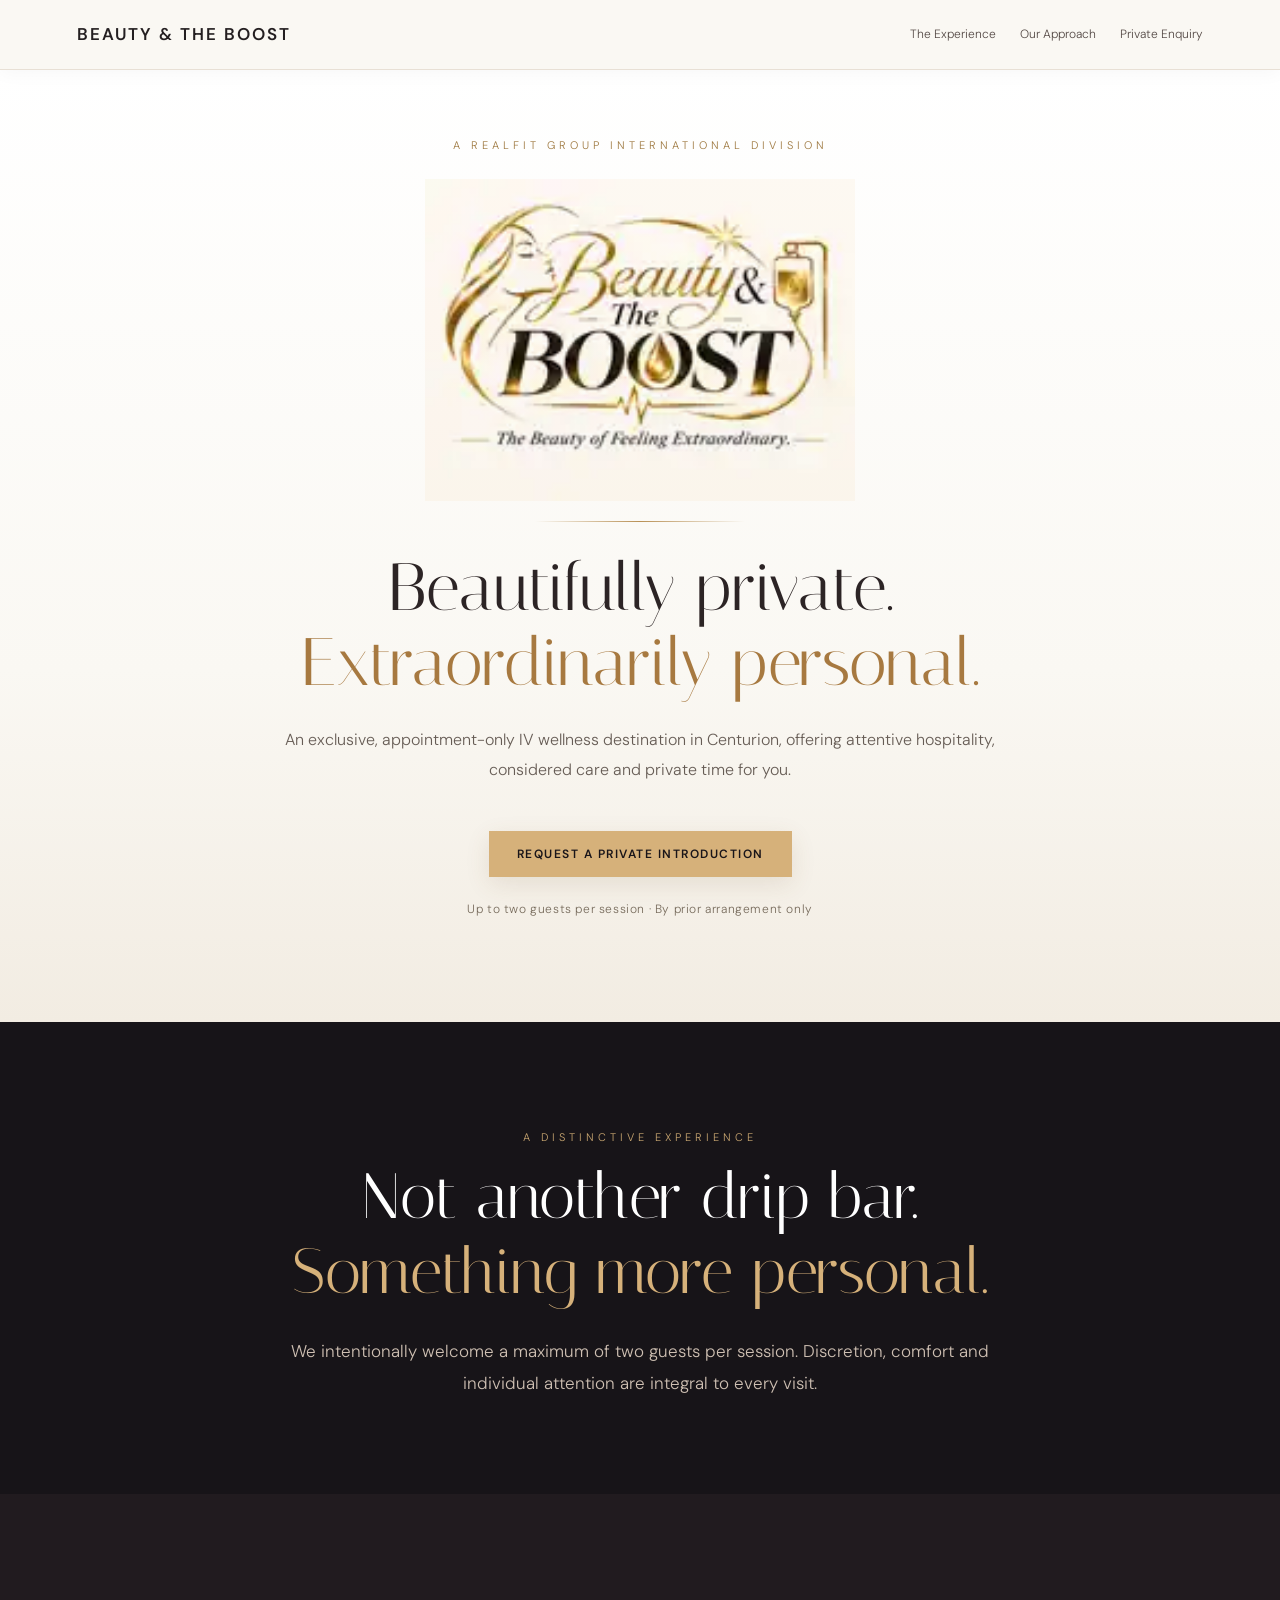
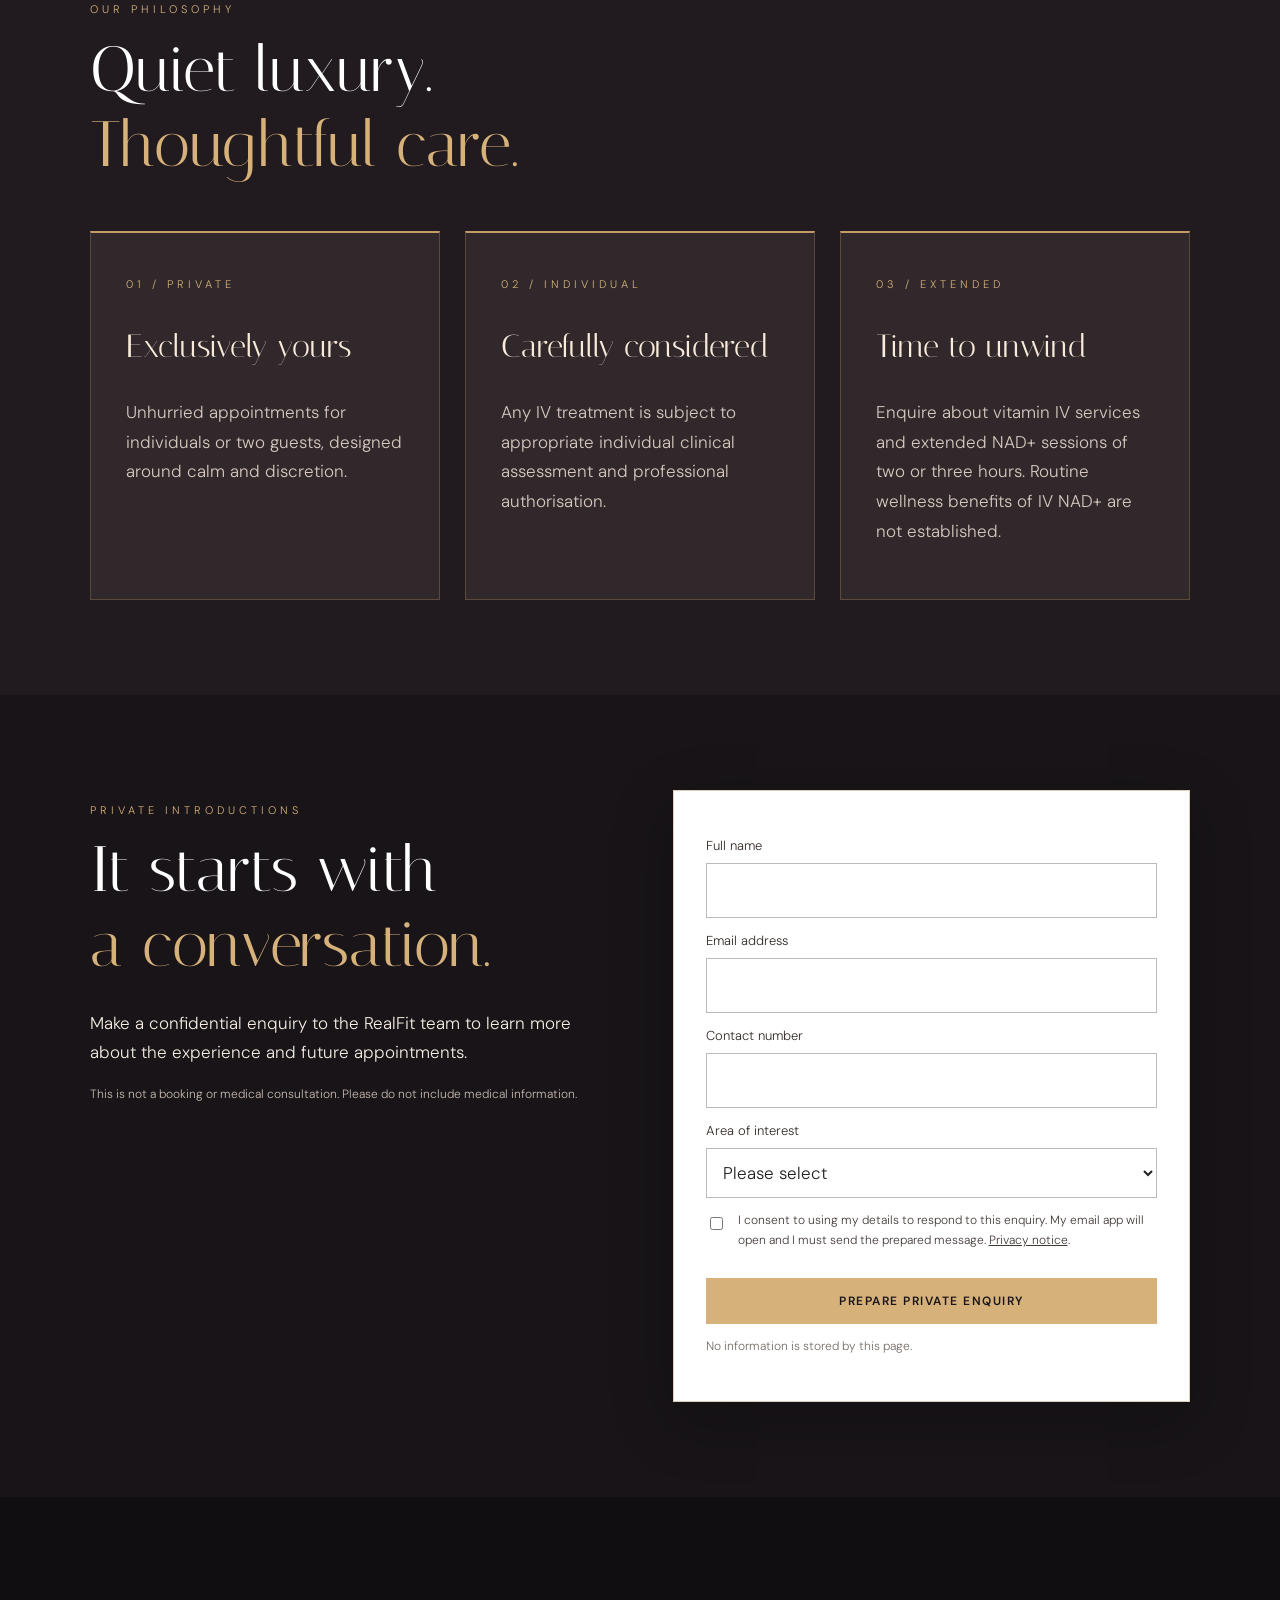
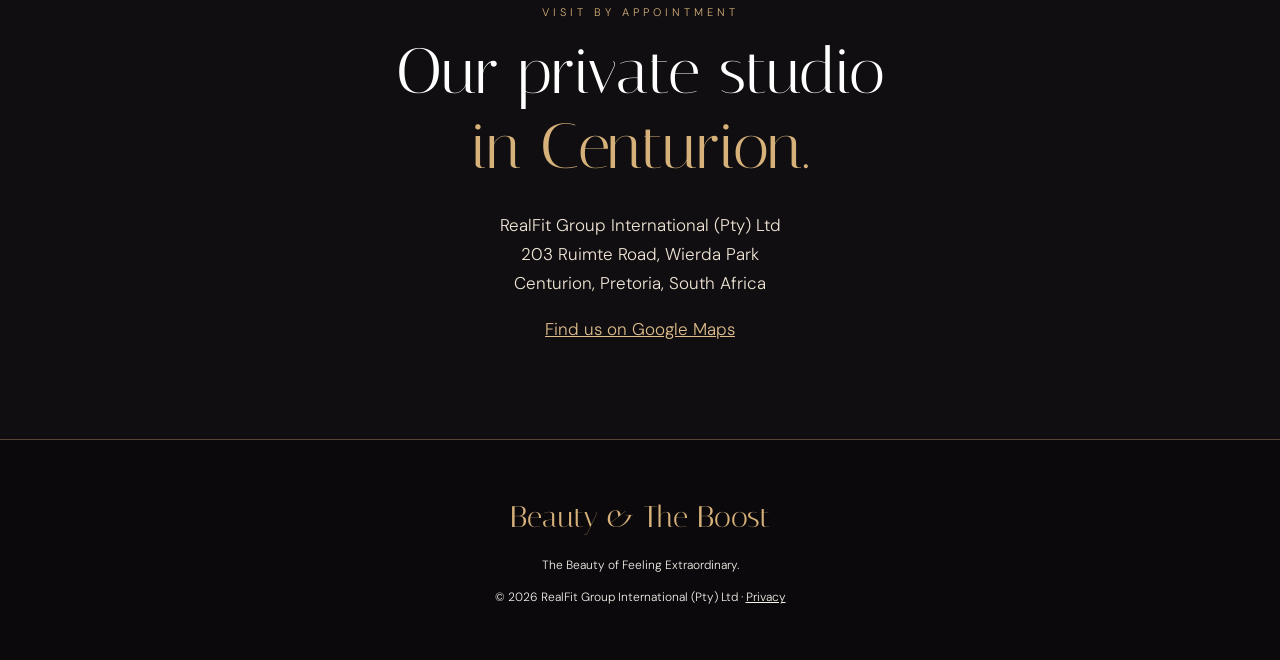
==== commit c7dbc55a: "Refine Beauty & The Boost logo to native-friendly size on ivory hero" ====
--- a/beauty-and-the-boost-site/index.html
+++ b/beauty-and-the-boost-site/index.html
@@ -35,4 +35,24 @@
 .section.center:last-of-type a{color:#e0be8d}
 footer{background:#0b090c}
 @media(max-width:750px){.hero{padding:43px 16px 65px}.hero .official-logo{width:min(680px,100%)}.hero h1{font-size:clamp(34px,8vw,52px)}.hero .desc{font-size:15px}.section{padding:70px 22px}header{padding:17px 20px}}
+
+/* Logo fidelity correction: native-res display with generous breathing room */
+.hero .official-logo{
+ display:block;
+ width:min(430px,80vw);
+ max-width:100%;
+ height:auto;
+ aspect-ratio:4 / 3;
+ object-fit:contain;
+ border:none;
+ border-radius:0;
+ box-shadow:none;
+ background:transparent;
+ margin:8px auto 20px;
+ image-rendering:auto;
+}
+.hero{padding-top:66px}
+.hero .ey{margin-bottom:24px}
+.hero .line{max-width:210px;margin:20px auto 29px}
+@media(max-width:600px){.hero .official-logo{width:min(360px,89vw);margin:0 auto 16px}.hero{padding-top:45px}}
 </style></head><body><header><a href="#top">BEAUTY & THE BOOST</a><nav><a href="#experience">The Experience</a><a href="#approach">Our Approach</a><a href="#enquire">Private Enquiry</a></nav></header><main><section class="hero" id="top"><p class="ey">A REALFIT GROUP INTERNATIONAL DIVISION</p><img class="official-logo" src="[data-uri]" alt="Beauty & The Boost — The Beauty of Feeling Extraordinary. Approved gold logo with IV and heartbeat" width="520" height="390"><div class="tagline" style="display:none">The Beauty of Feeling Extraordinary.</div><div class="line"></div><h1>Beautifully private.<br><em>Extraordinarily personal.</em></h1><p class="desc">An exclusive, appointment-only IV wellness destination in Centurion, offering attentive hospitality, considered care and private time for you.</p><a href="#enquire" class="btn">Request a Private Introduction</a><p class="note">Up to two guests per session · By prior arrangement only</p></section><section class="section light center" id="experience"><div class="wrap"><p class="ey">A DISTINCTIVE EXPERIENCE</p><h2>Not another drip bar.<br><em>Something more personal.</em></h2><p class="lead">We intentionally welcome a maximum of two guests per session. Discretion, comfort and individual attention are integral to every visit.</p></div></section><section class="section" id="approach"><div class="wrap"><p class="ey">OUR PHILOSOPHY</p><h2>Quiet luxury.<br><em>Thoughtful care.</em></h2><div class="cards"><article class="card"><span class="ey">01 / PRIVATE</span><h3>Exclusively yours</h3><p>Unhurried appointments for individuals or two guests, designed around calm and discretion.</p></article><article class="card"><span class="ey">02 / INDIVIDUAL</span><h3>Carefully considered</h3><p>Any IV treatment is subject to appropriate individual clinical assessment and professional authorisation.</p></article><article class="card"><span class="ey">03 / EXTENDED</span><h3>Time to unwind</h3><p>Enquire about vitamin IV services and extended NAD+ sessions of two or three hours. Routine wellness benefits of IV NAD+ are not established.</p></article></div></div></section><section class="section light" id="enquire"><div class="wrap two"><div><p class="ey">PRIVATE INTRODUCTIONS</p><h2>It starts with<br><em>a conversation.</em></h2><p>Make a confidential enquiry to the RealFit team to learn more about the experience and future appointments.</p><p class="note">This is not a booking or medical consultation. Please do not include medical information.</p></div><form class="form" id="f"><label for="n">Full name</label><input required id="n" autocomplete="name" maxlength="90"><label for="e">Email address</label><input required type="email" id="e" autocomplete="email"><label for="p">Contact number</label><input id="p" autocomplete="tel" type="tel"><label for="i">Area of interest</label><select required id="i"><option value="">Please select</option><option>Private studio introduction</option><option>Vitamin IV services</option><option>NAD+ IV — 2-hour session</option><option>NAD+ IV — 3-hour session</option><option>Appointment for two guests</option></select><label class="consent"><input type="checkbox" required><span>I consent to using my details to respond to this enquiry. My email app will open and I must send the prepared message. <a href="privacy.html">Privacy notice</a>.</span></label><button type="submit" class="btn">Prepare Private Enquiry</button><p class="note" id="status">No information is stored by this page.</p></form></div></section><section class="section center"><p class="ey">VISIT BY APPOINTMENT</p><h2>Our private studio<br><em>in Centurion.</em></h2><p>RealFit Group International (Pty) Ltd<br>203 Ruimte Road, Wierda Park<br>Centurion, Pretoria, South Africa</p><a href="https://www.google.com/maps/search/?api=1&query=203%20Ruimte%20Road%20Wierda%20Park%20Centurion%20South%20Africa" target="_blank" rel="noopener">Find us on Google Maps</a></section></main><footer><div class="brand" style="font-size:30px">Beauty & The Boost</div><p>The Beauty of Feeling Extraordinary.</p><p>© 2026 RealFit Group International (Pty) Ltd · <a href="privacy.html">Privacy</a></p></footer><script>document.querySelector('#f').addEventListener('submit',e=>{e.preventDefault();const v=id=>document.getElementById(id).value.trim(),body=['Private introduction enquiry','Name: '+v('n'),'Email: '+v('e'),'Phone: '+v('p'),'Interest: '+v('i'),'Please contact me.'].join('\n');location.href='mailto:fit@realfit.co.za?subject='+encodeURIComponent('Beauty & The Boost — Private Enquiry')+'&body='+encodeURIComponent(body);document.querySelector('#status').textContent='Please send the prepared email in your email application to complete your enquiry.'})</script></body></html>
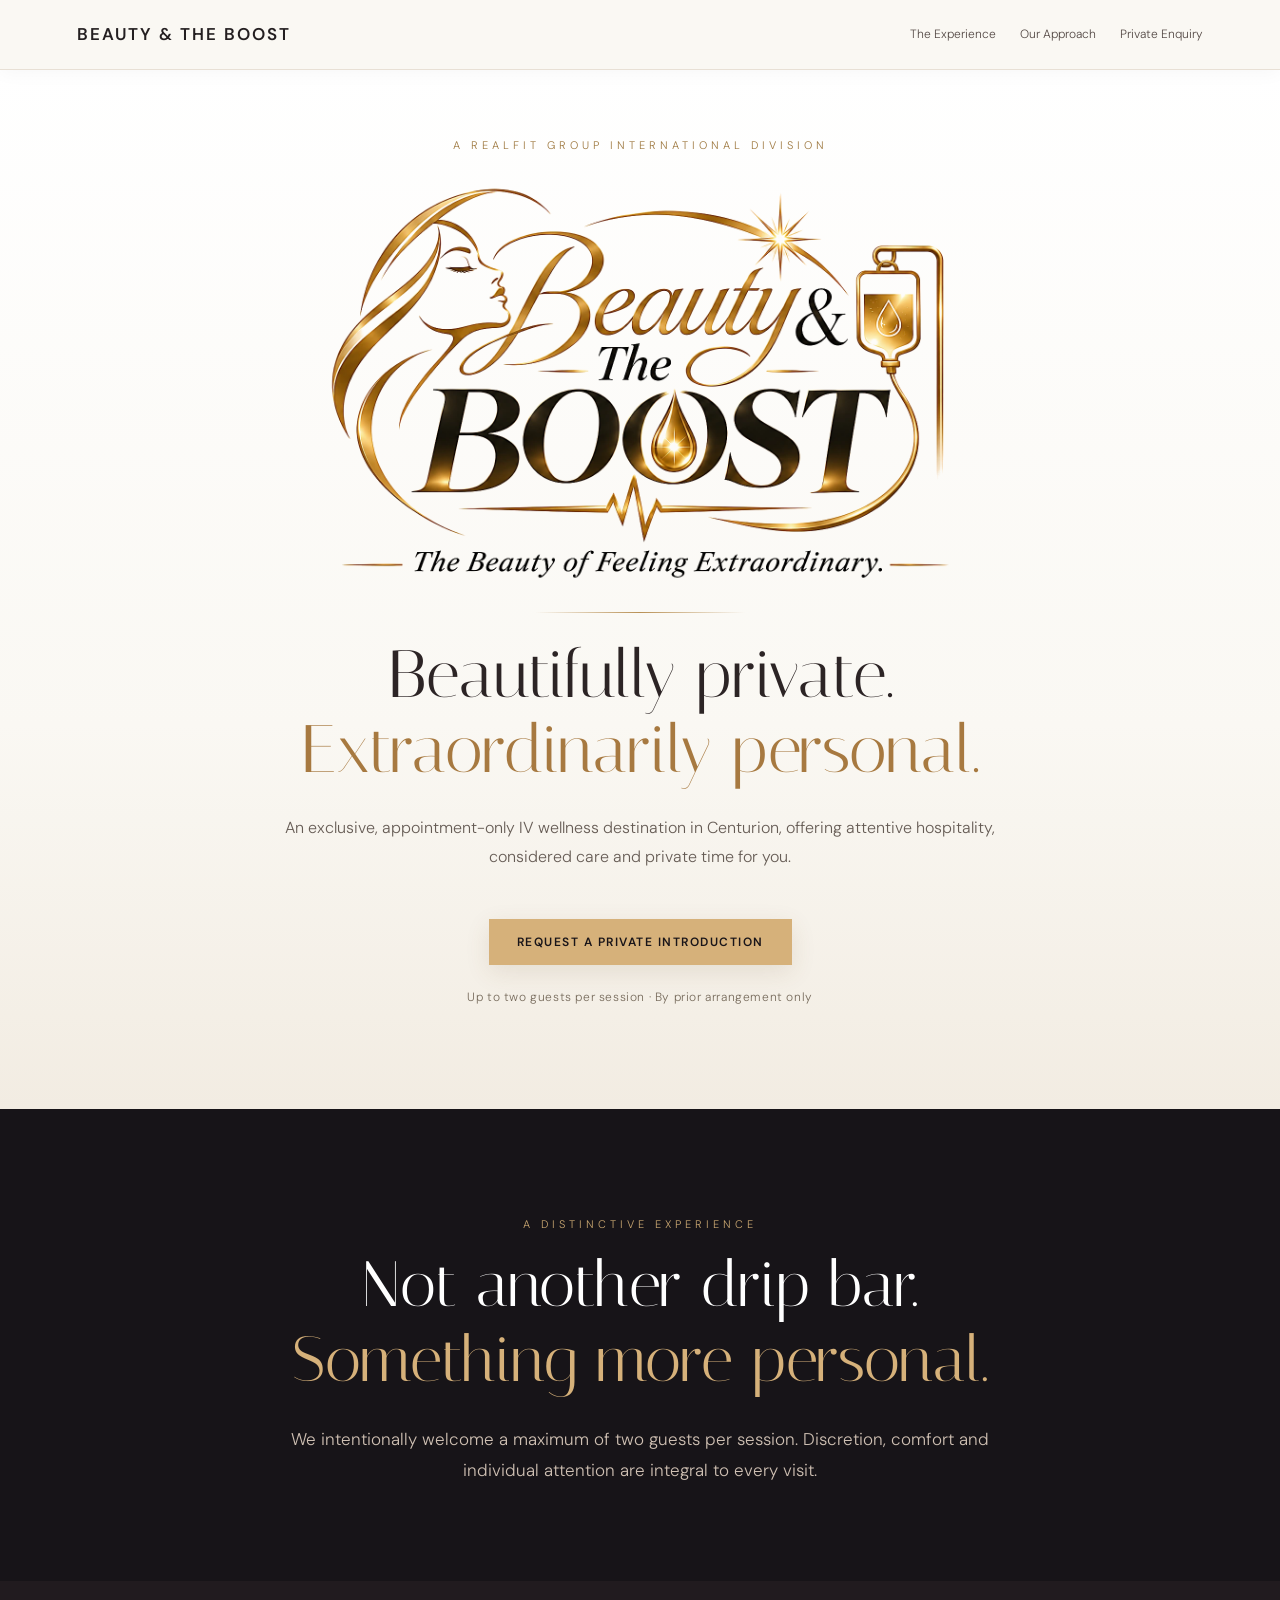
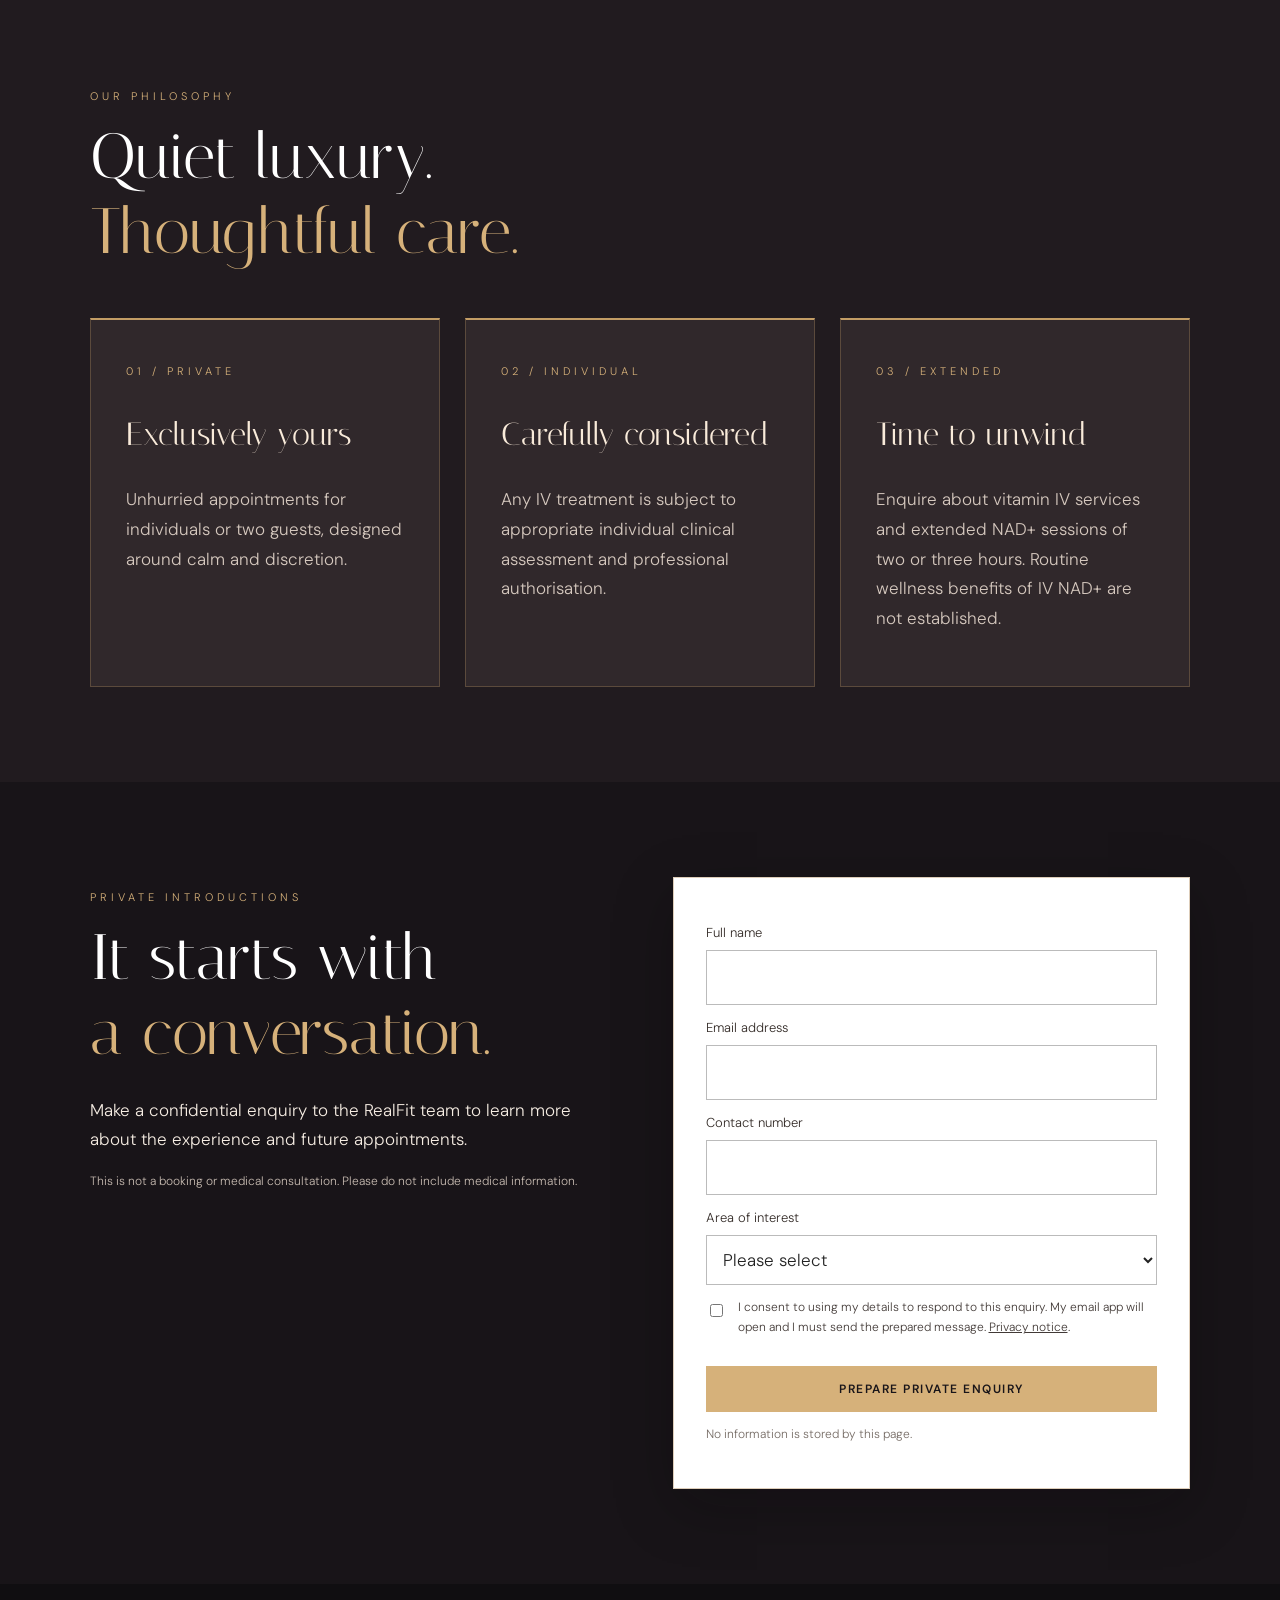
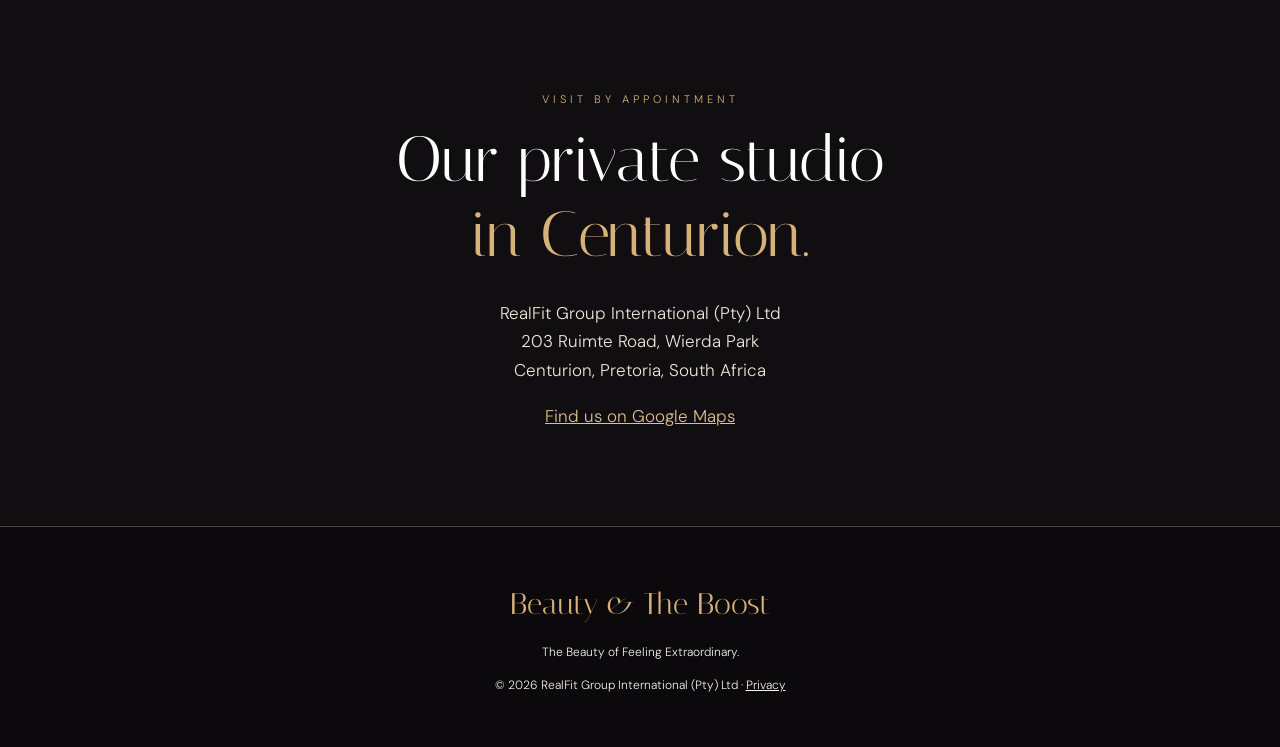
==== commit 9faef895: "Replace blurry embedded logo with high-resolution approved Beauty & The Boost artwork" ====
--- a/beauty-and-the-boost-site/index.html
+++ b/beauty-and-the-boost-site/index.html
@@ -55,4 +55,9 @@
 .hero .ey{margin-bottom:24px}
 .hero .line{max-width:210px;margin:20px auto 29px}
 @media(max-width:600px){.hero .official-logo{width:min(360px,89vw);margin:0 auto 16px}.hero{padding-top:45px}}
-</style></head><body><header><a href="#top">BEAUTY & THE BOOST</a><nav><a href="#experience">The Experience</a><a href="#approach">Our Approach</a><a href="#enquire">Private Enquiry</a></nav></header><main><section class="hero" id="top"><p class="ey">A REALFIT GROUP INTERNATIONAL DIVISION</p><img class="official-logo" src="[data-uri]" alt="Beauty & The Boost — The Beauty of Feeling Extraordinary. Approved gold logo with IV and heartbeat" width="520" height="390"><div class="tagline" style="display:none">The Beauty of Feeling Extraordinary.</div><div class="line"></div><h1>Beautifully private.<br><em>Extraordinarily personal.</em></h1><p class="desc">An exclusive, appointment-only IV wellness destination in Centurion, offering attentive hospitality, considered care and private time for you.</p><a href="#enquire" class="btn">Request a Private Introduction</a><p class="note">Up to two guests per session · By prior arrangement only</p></section><section class="section light center" id="experience"><div class="wrap"><p class="ey">A DISTINCTIVE EXPERIENCE</p><h2>Not another drip bar.<br><em>Something more personal.</em></h2><p class="lead">We intentionally welcome a maximum of two guests per session. Discretion, comfort and individual attention are integral to every visit.</p></div></section><section class="section" id="approach"><div class="wrap"><p class="ey">OUR PHILOSOPHY</p><h2>Quiet luxury.<br><em>Thoughtful care.</em></h2><div class="cards"><article class="card"><span class="ey">01 / PRIVATE</span><h3>Exclusively yours</h3><p>Unhurried appointments for individuals or two guests, designed around calm and discretion.</p></article><article class="card"><span class="ey">02 / INDIVIDUAL</span><h3>Carefully considered</h3><p>Any IV treatment is subject to appropriate individual clinical assessment and professional authorisation.</p></article><article class="card"><span class="ey">03 / EXTENDED</span><h3>Time to unwind</h3><p>Enquire about vitamin IV services and extended NAD+ sessions of two or three hours. Routine wellness benefits of IV NAD+ are not established.</p></article></div></div></section><section class="section light" id="enquire"><div class="wrap two"><div><p class="ey">PRIVATE INTRODUCTIONS</p><h2>It starts with<br><em>a conversation.</em></h2><p>Make a confidential enquiry to the RealFit team to learn more about the experience and future appointments.</p><p class="note">This is not a booking or medical consultation. Please do not include medical information.</p></div><form class="form" id="f"><label for="n">Full name</label><input required id="n" autocomplete="name" maxlength="90"><label for="e">Email address</label><input required type="email" id="e" autocomplete="email"><label for="p">Contact number</label><input id="p" autocomplete="tel" type="tel"><label for="i">Area of interest</label><select required id="i"><option value="">Please select</option><option>Private studio introduction</option><option>Vitamin IV services</option><option>NAD+ IV — 2-hour session</option><option>NAD+ IV — 3-hour session</option><option>Appointment for two guests</option></select><label class="consent"><input type="checkbox" required><span>I consent to using my details to respond to this enquiry. My email app will open and I must send the prepared message. <a href="privacy.html">Privacy notice</a>.</span></label><button type="submit" class="btn">Prepare Private Enquiry</button><p class="note" id="status">No information is stored by this page.</p></form></div></section><section class="section center"><p class="ey">VISIT BY APPOINTMENT</p><h2>Our private studio<br><em>in Centurion.</em></h2><p>RealFit Group International (Pty) Ltd<br>203 Ruimte Road, Wierda Park<br>Centurion, Pretoria, South Africa</p><a href="https://www.google.com/maps/search/?api=1&query=203%20Ruimte%20Road%20Wierda%20Park%20Centurion%20South%20Africa" target="_blank" rel="noopener">Find us on Google Maps</a></section></main><footer><div class="brand" style="font-size:30px">Beauty & The Boost</div><p>The Beauty of Feeling Extraordinary.</p><p>© 2026 RealFit Group International (Pty) Ltd · <a href="privacy.html">Privacy</a></p></footer><script>document.querySelector('#f').addEventListener('submit',e=>{e.preventDefault();const v=id=>document.getElementById(id).value.trim(),body=['Private introduction enquiry','Name: '+v('n'),'Email: '+v('e'),'Phone: '+v('p'),'Interest: '+v('i'),'Please contact me.'].join('\n');location.href='mailto:fit@realfit.co.za?subject='+encodeURIComponent('Beauty & The Boost — Private Enquiry')+'&body='+encodeURIComponent(body);document.querySelector('#status').textContent='Please send the prepared email in your email application to complete your enquiry.'})</script></body></html>+
+/* High-resolution approved brand image replaces former 5KB data-URI thumbnail */
+.hero .official-logo{width:min(640px,92vw);max-width:100%;height:auto;aspect-ratio:auto;object-fit:contain;image-rendering:auto;display:block;margin:0 auto 24px;border:0;box-shadow:none;background:transparent}
+.hero .line{margin:10px auto 25px}
+@media(max-width:600px){.hero .official-logo{width:min(520px,94vw);margin:0 auto 20px}}
+</style></head><body><header><a href="#top">BEAUTY & THE BOOST</a><nav><a href="#experience">The Experience</a><a href="#approach">Our Approach</a><a href="#enquire">Private Enquiry</a></nav></header><main><section class="hero" id="top"><p class="ey">A REALFIT GROUP INTERNATIONAL DIVISION</p><img class="official-logo" src="assets/beauty-and-the-boost-logo-premium-v6.webp" alt="Beauty & The Boost — The Beauty of Feeling Extraordinary. Approved gold logo with IV and heartbeat" width="1346" height="862"><div class="tagline" style="display:none">The Beauty of Feeling Extraordinary.</div><div class="line"></div><h1>Beautifully private.<br><em>Extraordinarily personal.</em></h1><p class="desc">An exclusive, appointment-only IV wellness destination in Centurion, offering attentive hospitality, considered care and private time for you.</p><a href="#enquire" class="btn">Request a Private Introduction</a><p class="note">Up to two guests per session · By prior arrangement only</p></section><section class="section light center" id="experience"><div class="wrap"><p class="ey">A DISTINCTIVE EXPERIENCE</p><h2>Not another drip bar.<br><em>Something more personal.</em></h2><p class="lead">We intentionally welcome a maximum of two guests per session. Discretion, comfort and individual attention are integral to every visit.</p></div></section><section class="section" id="approach"><div class="wrap"><p class="ey">OUR PHILOSOPHY</p><h2>Quiet luxury.<br><em>Thoughtful care.</em></h2><div class="cards"><article class="card"><span class="ey">01 / PRIVATE</span><h3>Exclusively yours</h3><p>Unhurried appointments for individuals or two guests, designed around calm and discretion.</p></article><article class="card"><span class="ey">02 / INDIVIDUAL</span><h3>Carefully considered</h3><p>Any IV treatment is subject to appropriate individual clinical assessment and professional authorisation.</p></article><article class="card"><span class="ey">03 / EXTENDED</span><h3>Time to unwind</h3><p>Enquire about vitamin IV services and extended NAD+ sessions of two or three hours. Routine wellness benefits of IV NAD+ are not established.</p></article></div></div></section><section class="section light" id="enquire"><div class="wrap two"><div><p class="ey">PRIVATE INTRODUCTIONS</p><h2>It starts with<br><em>a conversation.</em></h2><p>Make a confidential enquiry to the RealFit team to learn more about the experience and future appointments.</p><p class="note">This is not a booking or medical consultation. Please do not include medical information.</p></div><form class="form" id="f"><label for="n">Full name</label><input required id="n" autocomplete="name" maxlength="90"><label for="e">Email address</label><input required type="email" id="e" autocomplete="email"><label for="p">Contact number</label><input id="p" autocomplete="tel" type="tel"><label for="i">Area of interest</label><select required id="i"><option value="">Please select</option><option>Private studio introduction</option><option>Vitamin IV services</option><option>NAD+ IV — 2-hour session</option><option>NAD+ IV — 3-hour session</option><option>Appointment for two guests</option></select><label class="consent"><input type="checkbox" required><span>I consent to using my details to respond to this enquiry. My email app will open and I must send the prepared message. <a href="privacy.html">Privacy notice</a>.</span></label><button type="submit" class="btn">Prepare Private Enquiry</button><p class="note" id="status">No information is stored by this page.</p></form></div></section><section class="section center"><p class="ey">VISIT BY APPOINTMENT</p><h2>Our private studio<br><em>in Centurion.</em></h2><p>RealFit Group International (Pty) Ltd<br>203 Ruimte Road, Wierda Park<br>Centurion, Pretoria, South Africa</p><a href="https://www.google.com/maps/search/?api=1&query=203%20Ruimte%20Road%20Wierda%20Park%20Centurion%20South%20Africa" target="_blank" rel="noopener">Find us on Google Maps</a></section></main><footer><div class="brand" style="font-size:30px">Beauty & The Boost</div><p>The Beauty of Feeling Extraordinary.</p><p>© 2026 RealFit Group International (Pty) Ltd · <a href="privacy.html">Privacy</a></p></footer><script>document.querySelector('#f').addEventListener('submit',e=>{e.preventDefault();const v=id=>document.getElementById(id).value.trim(),body=['Private introduction enquiry','Name: '+v('n'),'Email: '+v('e'),'Phone: '+v('p'),'Interest: '+v('i'),'Please contact me.'].join('\n');location.href='mailto:fit@realfit.co.za?subject='+encodeURIComponent('Beauty & The Boost — Private Enquiry')+'&body='+encodeURIComponent(body);document.querySelector('#status').textContent='Please send the prepared email in your email application to complete your enquiry.'})</script></body></html>
